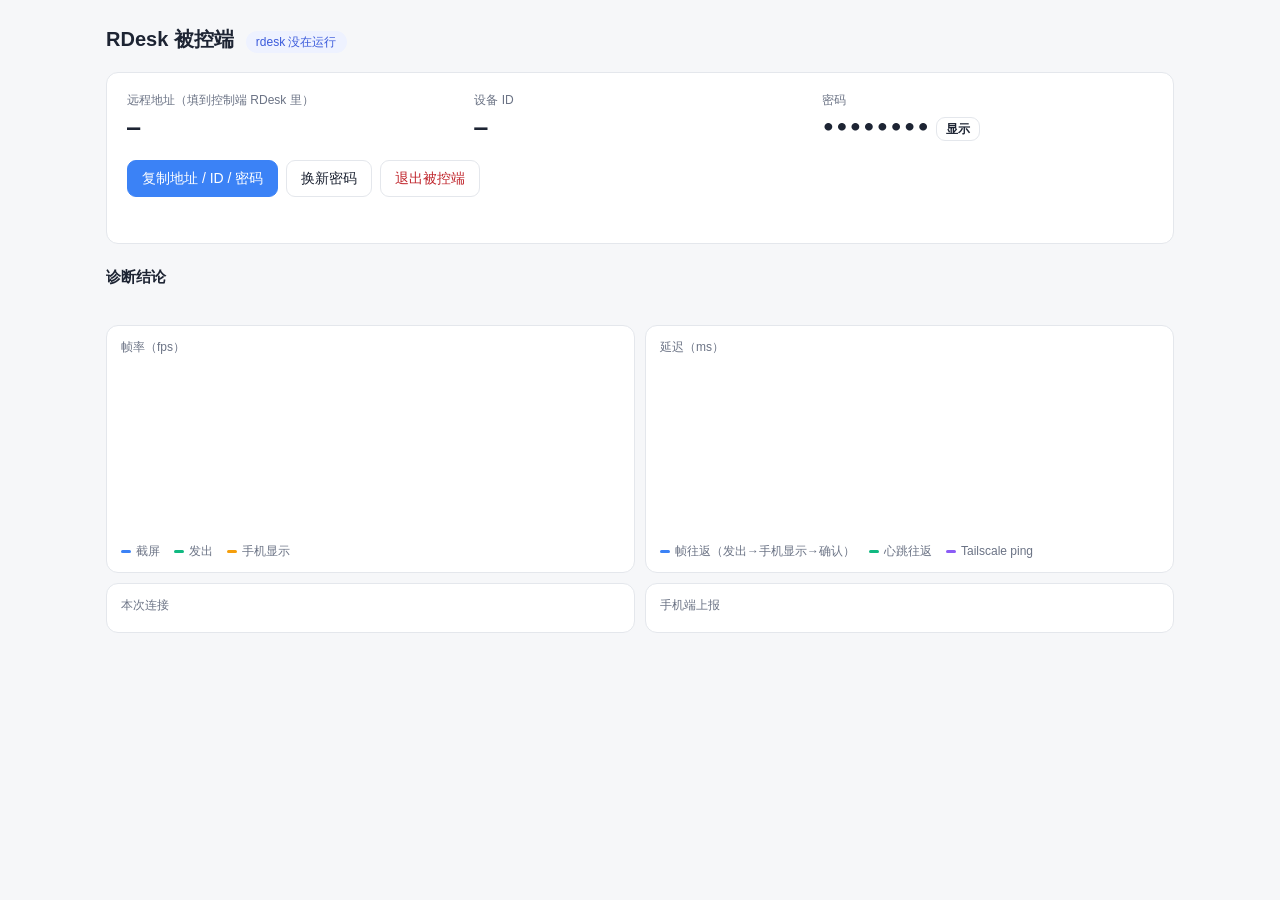
==== diagui/index.html @ 82f925c3 "Host 0.2.1: menu bar, console and control panel follow the system language (10 languages) Windows co" ====
<!doctype html>
<html lang="zh-CN">
<head>
<meta charset="utf-8">
<meta name="viewport" content="width=device-width, initial-scale=1">
<title>RDesk 被控端</title>
<style>
  :root {
    --bg: #f6f7f9; --card: #fff; --line: #e4e7ec; --text: #1d2433; --muted: #6b7385;
    --ok: #12805c; --ok-bg: #e7f6ef; --warn: #a15c00; --warn-bg: #fff4e0; --bad: #c0262d; --bad-bg: #fdecec;
    --info: #3b5bdb; --info-bg: #eef2ff;
    --s1: #3b82f6; --s2: #10b981; --s3: #f59e0b; --s4: #8b5cf6;
  }
  @media (prefers-color-scheme: dark) {
    :root { --bg: #0d1017; --card: #151a23; --line: #262d3a; --text: #e6e9ef; --muted: #8a93a6;
      --ok: #4ade80; --ok-bg: #12261c; --warn: #fbbf24; --warn-bg: #2a2110; --bad: #f87171; --bad-bg: #2c1515;
      --info: #93a8ff; --info-bg: #171d33; }
  }
  * { box-sizing: border-box; }
  body { margin: 0; background: var(--bg); color: var(--text);
    font: 14px/1.5 -apple-system, BlinkMacSystemFont, "PingFang SC", sans-serif; }
  main { max-width: 1100px; margin: 0 auto; padding: 24px 16px 48px; }
  header { display: flex; align-items: baseline; gap: 12px; flex-wrap: wrap; margin-bottom: 18px; }
  h1 { font-size: 20px; margin: 0; }
  .pill { font-size: 12px; padding: 2px 10px; border-radius: 99px; background: var(--info-bg); color: var(--info); }
  .pill.on { background: var(--ok-bg); color: var(--ok); }
  .muted { color: var(--muted); }
  .grid { display: grid; grid-template-columns: repeat(auto-fill, minmax(150px, 1fr)); gap: 10px; margin: 14px 0; }
  .card { background: var(--card); border: 1px solid var(--line); border-radius: 12px; padding: 12px 14px; }
  .k { font-size: 12px; color: var(--muted); }
  .v { font-size: 24px; font-weight: 600; font-variant-numeric: tabular-nums; }
  .v small { font-size: 13px; font-weight: 400; color: var(--muted); margin-left: 3px; }
  .verdicts { display: flex; flex-direction: column; gap: 8px; }
  .vd { padding: 10px 14px; border-radius: 10px; font-size: 14px; }
  .vd.ok { background: var(--ok-bg); color: var(--ok); }
  .vd.warn { background: var(--warn-bg); color: var(--warn); }
  .vd.bad { background: var(--bad-bg); color: var(--bad); }
  .vd.info { background: var(--info-bg); color: var(--info); }
  h2 { font-size: 15px; margin: 22px 0 8px; }
  .charts { display: grid; grid-template-columns: repeat(auto-fit, minmax(320px, 1fr)); gap: 10px; }
  canvas { width: 100%; height: 180px; display: block; }
  .legend { display: flex; gap: 14px; flex-wrap: wrap; font-size: 12px; color: var(--muted); margin-top: 6px; }
  .legend i { display: inline-block; width: 10px; height: 3px; border-radius: 2px; margin-right: 5px; vertical-align: middle; }
  table { width: 100%; border-collapse: collapse; font-size: 13px; }
  td { padding: 5px 0; border-bottom: 1px solid var(--line); }
  td:first-child { color: var(--muted); width: 40%; }
  .conn { padding: 18px 20px; margin-bottom: 8px; }
  .conn-grid { display: grid; grid-template-columns: repeat(auto-fit, minmax(220px, 1fr)); gap: 16px; }
  .big { font-size: 22px; font-weight: 700; letter-spacing: .3px; margin-top: 2px; word-break: break-all; }
  .mono { font-family: ui-monospace, "SF Mono", Menlo, monospace; }
  .row { display: flex; gap: 8px; flex-wrap: wrap; margin-top: 16px; }
  .btn { border: 1px solid var(--line); background: var(--card); color: var(--text); padding: 7px 14px; border-radius: 9px; font: inherit; cursor: pointer; }
  .btn:hover { border-color: var(--muted); }
  .btn.primary { background: var(--s1); border-color: var(--s1); color: #fff; }
  .btn.danger { color: var(--bad); }
  .btn.small { padding: 2px 9px; font-size: 12px; margin-left: 6px; vertical-align: middle; }
  .perms { display: flex; gap: 18px; flex-wrap: wrap; margin-top: 14px; font-size: 13px; }
  .perm-ok { color: var(--ok); } .perm-bad { color: var(--bad); }
  .perms a { color: var(--info); }
  .two { display: grid; grid-template-columns: repeat(auto-fit, minmax(320px, 1fr)); gap: 10px; }
</style>
</head>
<body>
<main>
  <header>
    <h1 data-t="title">RDesk 被控端</h1>
    <span class="pill" id="state" data-t="waiting">等待连接</span>
    <span class="muted" id="sub"></span>
  </header>

  <section class="card conn">
    <div class="conn-grid">
      <div><div class="k" data-t="addrLabel">远程地址（填到控制端 RDesk 里）</div><div class="big mono" id="addr">–</div></div>
      <div><div class="k" data-t="id">设备 ID</div><div class="big mono" id="cid">–</div></div>
      <div><div class="k" data-t="pw">密码</div><div class="big mono"><span id="pw">••••••••</span><button class="btn small" id="showpw" data-t="show">显示</button></div></div>
    </div>
    <div class="row">
      <button class="btn primary" id="copy" data-t="copy">复制地址 / ID / 密码</button>
      <button class="btn" id="newpw" data-t="newpw">换新密码</button>
      <button class="btn danger" id="quit" data-t="quit">退出被控端</button>
    </div>
    <div class="perms" id="perms"></div>
    <div class="perms" id="ts"></div>
  </section>

  <div id="diagArea">
  <h2>诊断结论</h2>
  <div class="verdicts" id="verdicts"></div>

  <div class="grid" id="nums"></div>

  <div class="charts">
    <div class="card">
      <div class="k">帧率（fps）</div>
      <canvas id="c1"></canvas>
      <div class="legend"><span><i style="background:var(--s1)"></i>截屏</span><span><i style="background:var(--s2)"></i>发出</span><span><i style="background:var(--s3)"></i>手机显示</span></div>
    </div>
    <div class="card">
      <div class="k">延迟（ms）</div>
      <canvas id="c2"></canvas>
      <div class="legend"><span><i style="background:var(--s1)"></i>帧往返（发出→手机显示→确认）</span><span><i style="background:var(--s2)"></i>心跳往返</span><span><i style="background:var(--s4)"></i>Tailscale ping</span></div>
    </div>
  </div>

  <div class="two" style="margin-top:10px">
    <div class="card"><div class="k" style="margin-bottom:6px">本次连接</div><table id="sess"></table></div>
    <div class="card"><div class="k" style="margin-bottom:6px">手机端上报</div><table id="viewer"></table></div>
  </div>
  </div>
</main>
<script>
// 公开部分的多语言（诊断区是开发者自用，保持中文）。语言跟被控端（系统语言）一致，由 api/info 的 lang 决定
// 列：zh-Hans en zh-Hant ja ko es fr de pt ru
const LANGS = ["zh-Hans", "en", "zh-Hant", "ja", "ko", "es", "fr", "de", "pt", "ru"];
const TR = {
  title: ["RDesk 被控端", "RDesk Host", "RDesk 被控端", "RDesk Host", "RDesk Host", "RDesk Host", "RDesk Host", "RDesk Host", "RDesk Host", "RDesk Host"],
  waiting: ["等待连接", "Waiting", "等待連線", "接続待ち", "연결 대기", "Esperando", "En attente", "Wartet", "Aguardando", "Ожидание"],
  connected: ["已连接", "Connected", "已連線", "接続中", "연결됨", "Conectado", "Connecté", "Verbunden", "Conectado", "Подключено"],
  notRunning: ["rdesk 没在运行", "RDesk Host is not running", "rdesk 沒在執行", "RDesk Host が起動していません", "RDesk Host가 실행 중이 아님", "RDesk Host no se está ejecutando", "RDesk Host n’est pas lancé", "RDesk Host läuft nicht", "O RDesk Host não está em execução", "RDesk Host не запущен"],
  subIdle: ["在手机或电脑上打开 RDesk，连接这台电脑", "Open RDesk on your phone or another computer to connect to this one", "在手機或電腦上開啟 RDesk，連線這台電腦", "スマホや別のコンピュータで RDesk を開いて、このコンピュータに接続します", "휴대폰이나 다른 컴퓨터에서 RDesk를 열어 이 컴퓨터에 연결하세요", "Abre RDesk en tu teléfono u otro equipo para conectarte a este", "Ouvrez RDesk sur votre téléphone ou un autre ordinateur pour vous connecter à celui-ci", "Öffne RDesk auf dem Telefon oder einem anderen Computer, um dich mit diesem zu verbinden", "Abra o RDesk no telefone ou em outro computador para conectar a este", "Откройте RDesk на телефоне или другом компьютере, чтобы подключиться к этому"],
  subActive: ["控制端已连接", "A viewer is connected", "控制端已連線", "ビューアが接続中", "뷰어 연결됨", "Hay un visor conectado", "Une visionneuse est connectée", "Ein Viewer ist verbunden", "Um visualizador está conectado", "Клиент подключён"],
  addrLabel: ["远程地址（填到控制端 RDesk 里）", "Address (enter it in the RDesk app)", "遠端位址（填到控制端 RDesk 裡）", "アドレス（RDesk アプリに入力）", "주소 (RDesk 앱에 입력)", "Dirección (introdúcela en la app RDesk)", "Adresse (à saisir dans l’app RDesk)", "Adresse (in der RDesk-App eingeben)", "Endereço (digite no app RDesk)", "Адрес (введите в приложении RDesk)"],
  id: ["设备 ID", "Device ID", "裝置 ID", "デバイス ID", "기기 ID", "ID del dispositivo", "ID de l’appareil", "Geräte-ID", "ID do dispositivo", "ID устройства"],
  pw: ["密码", "Password", "密碼", "パスワード", "비밀번호", "Contraseña", "Mot de passe", "Passwort", "Senha", "Пароль"],
  show: ["显示", "Show", "顯示", "表示", "표시", "Mostrar", "Afficher", "Anzeigen", "Mostrar", "Показать"],
  hide: ["隐藏", "Hide", "隱藏", "隠す", "숨기기", "Ocultar", "Masquer", "Ausblenden", "Ocultar", "Скрыть"],
  copy: ["复制地址 / ID / 密码", "Copy Address / ID / Password", "拷貝位址 / ID / 密碼", "アドレス / ID / パスワードをコピー", "주소 / ID / 비밀번호 복사", "Copiar dirección / ID / contraseña", "Copier adresse / ID / mot de passe", "Adresse / ID / Passwort kopieren", "Copiar endereço / ID / senha", "Копировать адрес / ID / пароль"],
  copied: ["已复制", "Copied", "已拷貝", "コピーしました", "복사됨", "Copiado", "Copié", "Kopiert", "Copiado", "Скопировано"],
  newpw: ["换新密码", "New Password", "換新密碼", "新しいパスワード", "새 비밀번호", "Nueva contraseña", "Nouveau mot de passe", "Neues Passwort", "Nova senha", "Новый пароль"],
  quit: ["退出被控端", "Quit Host", "結束被控端", "ホストを終了", "호스트 종료", "Salir del host", "Quitter l’hôte", "Host beenden", "Encerrar host", "Выйти"],
  screen: ["屏幕录制", "Screen Recording", "螢幕錄製", "画面収録", "화면 기록", "Grabación de pantalla", "Enregistrement de l’écran", "Bildschirmaufnahme", "Gravação de tela", "Запись экрана"],
  access: ["辅助功能（键鼠控制）", "Accessibility (keyboard & mouse)", "輔助使用（鍵鼠控制）", "アクセシビリティ（キーボードとマウス）", "손쉬운 사용 (키보드·마우스)", "Accesibilidad (teclado y ratón)", "Accessibilité (clavier et souris)", "Bedienungshilfen (Tastatur & Maus)", "Acessibilidade (teclado e mouse)", "Универсальный доступ (клавиатура и мышь)"],
  permOff: ["✗ {0}未开启", "✗ {0} not allowed", "✗ {0}未開啟", "✗ {0}が許可されていません", "✗ {0} 허용 안 됨", "✗ {0} no permitido", "✗ {0} non autorisé", "✗ {0} nicht erlaubt", "✗ {0} não permitido", "✗ {0}: нет разрешения"],
  enable: ["去开启", "Open Settings", "前往開啟", "設定を開く", "설정 열기", "Abrir Ajustes", "Ouvrir Réglages", "Einstellungen öffnen", "Abrir Ajustes", "Открыть настройки"],
  m_tailscale: ["Tailscale 直连", "Direct via Tailscale", "Tailscale 直連", "Tailscale 直結", "Tailscale 직접 연결", "Directo por Tailscale", "Direct via Tailscale", "Direkt über Tailscale", "Direto pelo Tailscale", "Напрямую через Tailscale"],
  m_cloudflare: ["Cloudflare 隧道", "Cloudflare tunnel", "Cloudflare 通道", "Cloudflare トンネル", "Cloudflare 터널", "Túnel de Cloudflare", "Tunnel Cloudflare", "Cloudflare-Tunnel", "Túnel Cloudflare", "Туннель Cloudflare"],
  m_waiting: ["等待 Tailscale", "Waiting for Tailscale", "等待 Tailscale", "Tailscale 待ち", "Tailscale 대기 중", "Esperando a Tailscale", "En attente de Tailscale", "Warte auf Tailscale", "Aguardando o Tailscale", "Ожидание Tailscale"],
  m_local: ["本机测试", "Local test", "本機測試", "ローカルテスト", "로컬 테스트", "Prueba local", "Test local", "Lokaler Test", "Teste local", "Локальный тест"],
  m_relay: ["自建中继", "Self-hosted relay", "自建中繼", "セルフホスト中継", "자체 중계", "Relé propio", "Relais auto-hébergé", "Eigenes Relay", "Relé próprio", "Свой ретранслятор"],
  tsOk: ["✓ Tailscale 已连接（本机 {0}）", "✓ Tailscale connected (this computer {0})", "✓ Tailscale 已連線（本機 {0}）", "✓ Tailscale 接続済み（このコンピュータ {0}）", "✓ Tailscale 연결됨 (이 컴퓨터 {0})", "✓ Tailscale conectado (este equipo {0})", "✓ Tailscale connecté (cet ordinateur {0})", "✓ Tailscale verbunden (dieser Computer {0})", "✓ Tailscale conectado (este computador {0})", "✓ Tailscale подключён (этот компьютер {0})"],
  tsOkHint: ["控制端设备上也要打开 Tailscale 并登录同一个账号", "The viewer device also needs Tailscale open and signed in to the same account", "控制端裝置上也要開啟 Tailscale 並登入同一個帳號", "ビューア側の端末でも Tailscale を開き、同じアカウントでログインしてください", "뷰어 기기에서도 Tailscale을 켜고 같은 계정으로 로그인해야 합니다", "El dispositivo visor también necesita Tailscale abierto con la misma cuenta", "L’appareil de la visionneuse doit aussi avoir Tailscale ouvert avec le même compte", "Auch auf dem Viewer-Gerät muss Tailscale mit demselben Konto laufen", "O dispositivo visualizador também precisa do Tailscale aberto com a mesma conta", "На устройстве клиента тоже должен быть открыт Tailscale с той же учётной записью"],
  tsOff: ["✗ Tailscale 已安装但没连接", "✗ Tailscale is installed but not connected", "✗ Tailscale 已安裝但未連線", "✗ Tailscale はインストール済みですが未接続です", "✗ Tailscale이 설치되었지만 연결되지 않음", "✗ Tailscale está instalado pero no conectado", "✗ Tailscale est installé mais pas connecté", "✗ Tailscale ist installiert, aber nicht verbunden", "✗ Tailscale instalado, mas desconectado", "✗ Tailscale установлен, но не подключён"],
  tsOffHint: ["打开 Tailscale 并登录，连上后这里会自动继续", "Open Tailscale and sign in; this continues automatically once connected", "開啟 Tailscale 並登入，連上後這裡會自動繼續", "Tailscale を開いてログインすると自動で続行します", "Tailscale을 열고 로그인하면 자동으로 계속됩니다", "Abre Tailscale e inicia sesión; continuará solo al conectarse", "Ouvrez Tailscale et connectez-vous ; la suite est automatique", "Tailscale öffnen und anmelden; danach geht es automatisch weiter", "Abra o Tailscale e entre; continua sozinho ao conectar", "Откройте Tailscale и войдите — дальше всё продолжится автоматически"],
  tsNone: ["✗ 没检测到 Tailscale", "✗ Tailscale not found", "✗ 沒偵測到 Tailscale", "✗ Tailscale が見つかりません", "✗ Tailscale를 찾을 수 없음", "✗ No se encuentra Tailscale", "✗ Tailscale introuvable", "✗ Tailscale nicht gefunden", "✗ Tailscale não encontrado", "✗ Tailscale не найден"],
  tsDl: ["下载 Tailscale（免费）", "Download Tailscale (free)", "下載 Tailscale（免費）", "Tailscale をダウンロード（無料）", "Tailscale 다운로드 (무료)", "Descargar Tailscale (gratis)", "Télécharger Tailscale (gratuit)", "Tailscale laden (kostenlos)", "Baixar o Tailscale (grátis)", "Скачать Tailscale (бесплатно)"],
  tsNoneHint: ["安装登录后自动继续；控制端设备上也装一个并登录同一账号", "Continues automatically after you sign in; install it on the viewer device too, with the same account", "安裝登入後自動繼續；控制端裝置上也裝一個並登入同一帳號", "ログインすると自動で続行します。ビューア側にも入れて同じアカウントでログインしてください", "로그인하면 자동으로 계속됩니다. 뷰어 기기에도 설치해 같은 계정으로 로그인하세요", "Continuará solo al iniciar sesión; instálalo también en el visor con la misma cuenta", "La suite est automatique après connexion ; installez-le aussi sur la visionneuse avec le même compte", "Geht nach der Anmeldung automatisch weiter; auch auf dem Viewer mit demselben Konto installieren", "Continua sozinho após entrar; instale também no visualizador com a mesma conta", "Продолжится после входа; установите его и на клиент с той же учётной записью"],
  copyText: ["地址：{0}\n设备 ID：{1}\n密码：{2}", "Address: {0}\nDevice ID: {1}\nPassword: {2}", "位址：{0}\n裝置 ID：{1}\n密碼：{2}", "アドレス: {0}\nデバイス ID: {1}\nパスワード: {2}", "주소: {0}\n기기 ID: {1}\n비밀번호: {2}", "Dirección: {0}\nID: {1}\nContraseña: {2}", "Adresse : {0}\nID : {1}\nMot de passe : {2}", "Adresse: {0}\nGeräte-ID: {1}\nPasswort: {2}", "Endereço: {0}\nID: {1}\nSenha: {2}", "Адрес: {0}\nID: {1}\nПароль: {2}"],
  confirmNew: ["换新密码后，正在连接的控制端会断开，需要用新密码重新连接。继续？", "A connected viewer will be disconnected and must reconnect with the new password. Continue?", "換新密碼後，正在連線的控制端會中斷，需要用新密碼重新連線。繼續？", "接続中のビューアは切断され、新しいパスワードで接続し直す必要があります。続けますか？", "연결된 뷰어가 끊기며 새 비밀번호로 다시 연결해야 합니다. 계속할까요?", "El visor conectado se desconectará y tendrá que usar la nueva contraseña. ¿Continuar?", "La visionneuse connectée sera déconnectée et devra utiliser le nouveau mot de passe. Continuer ?", "Ein verbundener Viewer wird getrennt und braucht das neue Passwort. Fortfahren?", "O visualizador conectado será desconectado e precisará da nova senha. Continuar?", "Подключённый клиент будет отключён и должен войти с новым паролем. Продолжить?"],
  confirmQuit: ["退出后控制端将无法连接这台电脑，直到再次打开 RDesk Host。确定退出？", "After quitting, nobody can connect to this computer until you open RDesk Host again. Quit?", "結束後控制端將無法連線這台電腦，直到再次開啟 RDesk Host。確定結束？", "終了すると、RDesk Host を再び開くまでこのコンピュータに接続できません。終了しますか？", "종료하면 RDesk Host를 다시 열 때까지 이 컴퓨터에 연결할 수 없습니다. 종료할까요?", "Al salir, nadie podrá conectarse a este equipo hasta que abras RDesk Host de nuevo. ¿Salir?", "Après avoir quitté, personne ne pourra se connecter à cet ordinateur avant de rouvrir RDesk Host. Quitter ?", "Danach kann sich niemand verbinden, bis RDesk Host wieder geöffnet wird. Beenden?", "Depois de sair, ninguém poderá conectar a este computador até abrir o RDesk Host de novo. Sair?", "После выхода к этому компьютеру нельзя будет подключиться, пока RDesk Host не будет снова открыт. Выйти?"],
  quitTitle: ["RDesk 被控端已退出", "RDesk Host has quit", "RDesk 被控端已結束", "RDesk Host を終了しました", "RDesk Host가 종료됨", "RDesk Host se ha cerrado", "RDesk Host a été quitté", "RDesk Host wurde beendet", "O RDesk Host foi encerrado", "RDesk Host закрыт"],
  quitHint: ["重新打开「RDesk Host」即可再次连接。", "Open RDesk Host again to allow connections.", "重新開啟「RDesk Host」即可再次連線。", "RDesk Host をもう一度開くと接続できるようになります。", "RDesk Host를 다시 열면 연결할 수 있습니다.", "Abre RDesk Host de nuevo para permitir conexiones.", "Rouvrez RDesk Host pour autoriser les connexions.", "RDesk Host erneut öffnen, um Verbindungen zu erlauben.", "Abra o RDesk Host de novo para permitir conexões.", "Откройте RDesk Host снова, чтобы разрешить подключения."],
};
let col = 0; // 下标进 LANGS；api/info 返回后更新
function t(k, ...a) { const row = TR[k]; let s = row ? row[col] || row[0] : k; a.forEach((v, i) => s = s.replace("{" + i + "}", v)); return s; }
function applyLang(code) {
  const i = Math.max(0, LANGS.indexOf(code));
  if (i === col && document.documentElement.dataset.l) return;
  col = i; document.documentElement.dataset.l = code;
  document.documentElement.lang = code; document.title = t("title");
  document.querySelectorAll("[data-t]").forEach((el) => el.textContent = t(el.dataset.t));
}
const $ = (id) => document.getElementById(id);
const css = (n) => getComputedStyle(document.documentElement).getPropertyValue(n).trim();
const tsHist = [];

function chart(el, series, hist) {
  const dpr = devicePixelRatio || 1, w = el.clientWidth, h = el.clientHeight;
  el.width = w * dpr; el.height = h * dpr;
  const g = el.getContext("2d"); g.scale(dpr, dpr); g.clearRect(0, 0, w, h);
  const pts = hist.slice(-120);
  let maxV = 10;
  for (const s of series) for (const p of pts) maxV = Math.max(maxV, s.get(p) || 0);
  maxV = Math.ceil(maxV * 1.15 / 10) * 10;
  g.strokeStyle = css("--line"); g.fillStyle = css("--muted"); g.font = "11px -apple-system"; g.lineWidth = 1;
  for (let i = 0; i <= 4; i++) {
    const y = 4 + (h - 20) * i / 4;
    g.beginPath(); g.moveTo(30, y); g.lineTo(w, y); g.stroke();
    g.fillText(Math.round(maxV * (1 - i / 4)), 0, y + 4);
  }
  for (const s of series) {
    g.strokeStyle = css(s.color); g.lineWidth = 2; g.beginPath();
    let started = false;
    pts.forEach((p, i) => {
      const v = s.get(p); if (v == null || v === 0 && s.skipZero) { started = false; return; }
      const x = 30 + (w - 30) * i / Math.max(1, 119), y = 4 + (h - 20) * (1 - v / maxV);
      started ? g.lineTo(x, y) : g.moveTo(x, y); started = true;
    });
    g.stroke();
  }
}

const fmt = (v, d = 0) => v == null || isNaN(v) ? "–" : Number(v).toFixed(d);

async function tick() {
  let d;
  try { d = await (await fetch("diag.json", { cache: "no-store" })).json(); }
  catch { $("state").textContent = t("notRunning"); $("state").className = "pill"; return; }
  $("state").textContent = d.active ? t("connected") : t("waiting");
  $("state").className = "pill" + (d.active ? " on" : "");
  if (d.diag === false) { $("diagArea").style.display = "none"; $("sub").textContent = d.active ? t("subActive") : t("subIdle"); return; }
  $("sub").textContent = d.active ? `控制端 ${d.viewerIP} · ${d.codec || "握手中"} · 已连接 ${Math.round((Date.now() - d.since) / 1000)} 秒` : "";

  $("verdicts").innerHTML = (d.verdicts || []).map((v) => `<div class="vd ${v.level}">${v.msg}</div>`).join("");

  const n = d.now || {}, ts = d.tailscale || {};
  const cards = [
    ["截屏帧率", fmt(n.cap), "fps"], ["编码帧率", fmt(n.enc), "fps"], ["发出帧率", fmt(n.sent), "fps"],
    ["手机显示", fmt(n.view), "fps"], ["码率", fmt(n.kbps), "kbps"], ["帧往返", fmt(n.ack), "ms"],
    ["心跳往返", fmt(n.ping), "ms"], ["Tailscale", ts.path ? fmt(ts.pingMs) : "–", ts.path ? "ms" : ""],
    ["编码耗时", fmt(n.encLat, 1), "ms"], ["网络暂停", fmt(n.pause), "次/秒"], ["键鼠事件", fmt(n.input), "/秒"], ["声音", n.audio ? fmt(n.audio) : "关", n.audio ? "包/秒" : ""], ["声音电平", n.audio ? fmt((n.audioPk || 0) * 100) : "–", n.audio ? "%" : ""],
  ];
  $("nums").innerHTML = cards.map(([k, v, u]) => `<div class="card"><div class="k">${k}</div><div class="v">${v}<small>${u}</small></div></div>`).join("");

  const hist = d.hist || [];
  if (ts.at && (!tsHist.length || tsHist[tsHist.length - 1].at !== ts.at)) tsHist.push(ts);
  const tsAt = (p) => { let best = null; for (const t of tsHist) if (t.at <= p.t + 1000) best = t; return best && best.pingMs; };
  chart($("c1"), [{ color: "--s1", get: (p) => p.cap }, { color: "--s2", get: (p) => p.sent }, { color: "--s3", get: (p) => p.view }], hist);
  chart($("c2"), [{ color: "--s1", get: (p) => p.ack, skipZero: true }, { color: "--s2", get: (p) => p.ping, skipZero: true }, { color: "--s4", get: tsAt, skipZero: true }], hist);

  const set = d.settings || {};
  const rows = [
    ["Tailscale 路径", ts.path || ts.err || "–"], ["画质", `质量 ${set.q ?? "–"} · 最大宽 ${set.maxw ?? "–"} · ${set.fps ?? "–"} fps`],
    ["码率（自适应）", `当前 ${d.kbpsNow ?? "–"} / 上限 ${d.kbpsTarget ?? "–"} kbps`], ["累计发出帧", d.sentFrames ?? "–"], ["其中关键帧", d.keyFrames ?? "–"], ["累计网络暂停", d.pauses ?? "–"],
  ];
  $("sess").innerHTML = rows.map(([k, v]) => `<tr><td>${k}</td><td>${v}</td></tr>`).join("");
  const vw = d.viewer || {};
  const names = { fps: "显示帧率", rtt: "心跳往返 ms", kbps: "接收 kbps", decodeMs: "收到→送显 ms", connect: "连接耗时", dropped: "丢弃帧", mode: "操作模式", orient: "屏幕方向", device: "设备", app: "App 版本", net: "网络" };
  $("viewer").innerHTML = Object.keys(vw).length ? Object.entries(vw).map(([k, v]) => `<tr><td>${names[k] || k}</td><td>${typeof v === "number" ? fmt(v, v % 1 ? 1 : 0) : v}</td></tr>`).join("") : `<tr><td>–</td><td class="muted">新版 App 才会上报</td></tr>`;
}
let info = null, showPw = false;
const H = { "X-RDesk": "1" };
async function loadInfo() {
  try { info = await (await fetch("api/info", { headers: H, cache: "no-store" })).json(); } catch { return; }
  applyLang(info.lang);
  $("addr").textContent = info.addr || "–";
  $("cid").textContent = info.id || "–";
  $("pw").textContent = showPw ? info.password : "••••••••";
  const perm = (ok, name, pane) => ok ? `<span class="perm-ok">✓ ${t(name)}</span>` :
    `<span class="perm-bad">${t("permOff", t(name))}</span> <a href="x-apple.systempreferences:com.apple.preference.security?${pane}">${t("enable")}</a>`;
  // 屏幕录制 / 辅助功能权限只有 Mac 有
  $("perms").innerHTML = (info.os === "darwin" ? perm(info.screen, "screen", "Privacy_ScreenCapture") + perm(info.access, "access", "Privacy_Accessibility") : "") +
    `<span class="muted">${TR["m_" + info.mode] ? t("m_" + info.mode) : info.mode} · v${info.version}</span>`;
  renderTS();
}
function renderTS() {
  if (!info) return;
  let h;
  const dl = "https://tailscale.com/download/" + (info.os === "windows" ? "windows" : "mac");
  if (info.tsIP) h = `<span class="perm-ok">${t("tsOk", info.tsIP)}</span><span class="muted">${t("tsOkHint")}</span>`;
  else if (info.tsInstalled) h = `<span class="perm-bad">${t("tsOff")}</span><span>${t("tsOffHint")}</span>`;
  else h = `<span class="perm-bad">${t("tsNone")}</span><a href="${dl}" target="_blank" rel="noopener">${t("tsDl")}</a><span class="muted">${t("tsNoneHint")}</span>`;
  $("ts").innerHTML = h;
}
$("showpw").onclick = () => { showPw = !showPw; $("showpw").textContent = showPw ? t("hide") : t("show"); loadInfo(); };
$("copy").onclick = async () => {
  if (!info) return;
  await navigator.clipboard.writeText(t("copyText", info.addr, info.id, info.password));
  $("copy").textContent = t("copied"); setTimeout(() => $("copy").textContent = t("copy"), 1500);
};
$("newpw").onclick = async () => {
  if (!confirm(t("confirmNew"))) return;
  await fetch("api/newpw", { method: "POST", headers: H });
  showPw = true; $("showpw").textContent = t("hide"); loadInfo();
};
$("quit").onclick = async () => {
  if (!confirm(t("confirmQuit"))) return;
  await fetch("api/quit", { method: "POST", headers: H });
  document.body.innerHTML = `<main><h1>${t("quitTitle")}</h1><p class='muted'>${t("quitHint")}</p></main>`;
};
loadInfo(); setInterval(loadInfo, 3000);
tick(); setInterval(tick, 1000);
addEventListener("resize", tick);
</script>
</body>
</html>
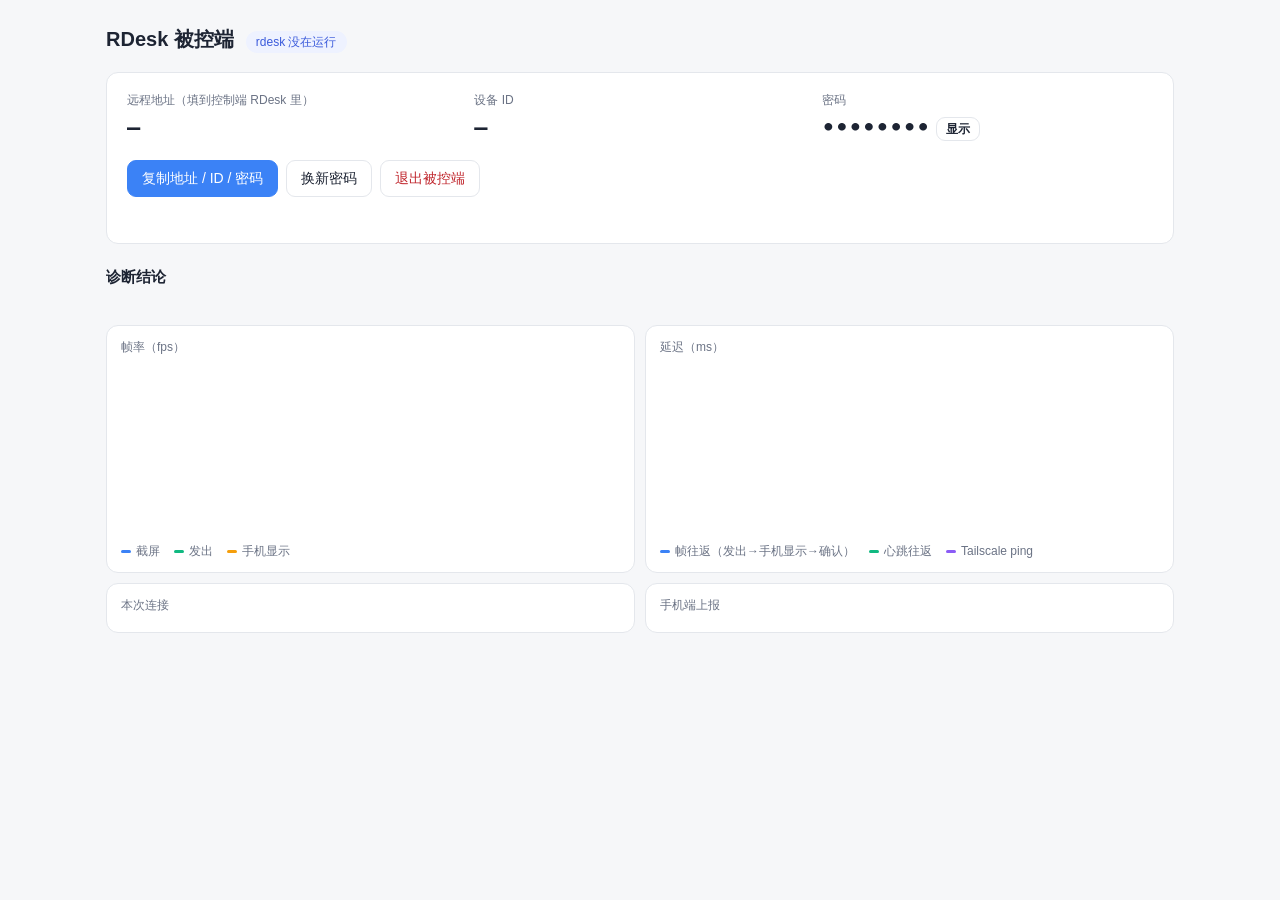
==== commit 6d39a9ef: "Browser access: Tailscale HTTPS on the direct port, temporary sharing via Cloudflare quick tunnel, w" ====
--- a/diagui/index.html
+++ b/diagui/index.html
@@ -57,6 +57,10 @@
   .perms { display: flex; gap: 18px; flex-wrap: wrap; margin-top: 14px; font-size: 13px; }
   .perm-ok { color: var(--ok); } .perm-bad { color: var(--bad); }
   .perms a { color: var(--info); }
+  .webrow { margin-top: 14px; padding-top: 14px; border-top: 1px solid var(--line); font-size: 13px; }
+  .webrow b { display: block; font-size: 14px; margin-bottom: 4px; }
+  .webrow .link { font-family: ui-monospace, "SF Mono", Menlo, monospace; word-break: break-all; color: var(--info); margin: 6px 0; }
+  .webrow .btn { display: inline-block; margin: 8px 6px 0 0; text-decoration: none; }
   .two { display: grid; grid-template-columns: repeat(auto-fit, minmax(320px, 1fr)); gap: 10px; }
 </style>
 </head>
@@ -81,6 +85,8 @@
     </div>
     <div class="perms" id="perms"></div>
     <div class="perms" id="ts"></div>
+    <div class="webrow" id="web" hidden></div>
+    <div class="webrow" id="share" hidden></div>
   </section>
 
   <div id="diagArea">
@@ -149,6 +155,21 @@
   confirmQuit: ["退出后控制端将无法连接这台电脑，直到再次打开 RDesk Host。确定退出？", "After quitting, nobody can connect to this computer until you open RDesk Host again. Quit?", "結束後控制端將無法連線這台電腦，直到再次開啟 RDesk Host。確定結束？", "終了すると、RDesk Host を再び開くまでこのコンピュータに接続できません。終了しますか？", "종료하면 RDesk Host를 다시 열 때까지 이 컴퓨터에 연결할 수 없습니다. 종료할까요?", "Al salir, nadie podrá conectarse a este equipo hasta que abras RDesk Host de nuevo. ¿Salir?", "Après avoir quitté, personne ne pourra se connecter à cet ordinateur avant de rouvrir RDesk Host. Quitter ?", "Danach kann sich niemand verbinden, bis RDesk Host wieder geöffnet wird. Beenden?", "Depois de sair, ninguém poderá conectar a este computador até abrir o RDesk Host de novo. Sair?", "После выхода к этому компьютеру нельзя будет подключиться, пока RDesk Host не будет снова открыт. Выйти?"],
   quitTitle: ["RDesk 被控端已退出", "RDesk Host has quit", "RDesk 被控端已結束", "RDesk Host を終了しました", "RDesk Host가 종료됨", "RDesk Host se ha cerrado", "RDesk Host a été quitté", "RDesk Host wurde beendet", "O RDesk Host foi encerrado", "RDesk Host закрыт"],
   quitHint: ["重新打开「RDesk Host」即可再次连接。", "Open RDesk Host again to allow connections.", "重新開啟「RDesk Host」即可再次連線。", "RDesk Host をもう一度開くと接続できるようになります。", "RDesk Host를 다시 열면 연결할 수 있습니다.", "Abre RDesk Host de nuevo para permitir conexiones.", "Rouvrez RDesk Host pour autoriser les connexions.", "RDesk Host erneut öffnen, um Verbindungen zu erlauben.", "Abra o RDesk Host de novo para permitir conexões.", "Откройте RDesk Host снова, чтобы разрешить подключения."],
+  webTitle: ["浏览器连接", "Browser access", "瀏覽器連線", "ブラウザ接続", "브라우저 연결", "Acceso desde navegador", "Accès navigateur", "Browser-Zugriff", "Acesso pelo navegador", "Доступ из браузера"],
+  webReady: ["在浏览器打开这个链接就能连接（那台设备也要打开 Tailscale、登录同一个账号）：", "Open this link in a browser to connect (that device also needs Tailscale, signed in to the same account):", "在瀏覽器開啟這個連結就能連線（那台裝置也要開啟 Tailscale、登入同一個帳號）：", "ブラウザでこのリンクを開くと接続できます（その端末でも Tailscale を開き、同じアカウントでログイン）:", "브라우저에서 이 링크를 열면 연결됩니다 (그 기기도 Tailscale을 켜고 같은 계정으로 로그인):", "Abre este enlace en un navegador para conectarte (ese dispositivo también necesita Tailscale con la misma cuenta):", "Ouvrez ce lien dans un navigateur pour vous connecter (cet appareil doit aussi avoir Tailscale avec le même compte) :", "Diesen Link im Browser öffnen (das Gerät braucht ebenfalls Tailscale mit demselben Konto):", "Abra este link no navegador para conectar (o dispositivo também precisa do Tailscale com a mesma conta):", "Откройте эту ссылку в браузере (на том устройстве тоже нужен Tailscale с той же учётной записью):"],
+  webOff: ["在 Tailscale 后台打开 HTTPS 后，就能用浏览器连接这台电脑（打开后一分钟内自动生效）。", "Turn on HTTPS in the Tailscale admin console to connect from a browser (takes effect within a minute).", "在 Tailscale 後台開啟 HTTPS 後，就能用瀏覽器連線這台電腦（開啟後一分鐘內自動生效）。", "Tailscale 管理画面で HTTPS をオンにすると、ブラウザから接続できます（1 分以内に反映）。", "Tailscale 관리 콘솔에서 HTTPS를 켜면 브라우저로 연결할 수 있습니다 (1분 안에 적용).", "Activa HTTPS en la consola de Tailscale para conectarte desde un navegador (se aplica en un minuto).", "Activez HTTPS dans la console Tailscale pour vous connecter depuis un navigateur (effectif sous une minute).", "HTTPS in der Tailscale-Konsole einschalten, dann klappt der Browser-Zugriff (innerhalb einer Minute).", "Ative HTTPS no console do Tailscale para conectar pelo navegador (vale em até um minuto).", "Включите HTTPS в консоли Tailscale, чтобы подключаться из браузера (заработает в течение минуты)."],
+  webOffBtn: ["去打开 HTTPS", "Open Tailscale DNS settings", "前往開啟 HTTPS", "HTTPS をオンにする", "HTTPS 켜러 가기", "Activar HTTPS", "Activer HTTPS", "HTTPS einschalten", "Ativar HTTPS", "Включить HTTPS"],
+  webPending: ["正在申请证书…", "Getting a certificate…", "正在申請憑證…", "証明書を取得中…", "인증서 받는 중…", "Obteniendo el certificado…", "Obtention du certificat…", "Zertifikat wird geholt…", "Obtendo o certificado…", "Получение сертификата…"],
+  webErr: ["证书申请失败：{0}", "Certificate failed: {0}", "憑證申請失敗：{0}", "証明書の取得に失敗: {0}", "인증서 실패: {0}", "Error del certificado: {0}", "Échec du certificat : {0}", "Zertifikat fehlgeschlagen: {0}", "Falha no certificado: {0}", "Ошибка сертификата: {0}"],
+  copyLink: ["复制链接", "Copy Link", "拷貝連結", "リンクをコピー", "링크 복사", "Copiar enlace", "Copier le lien", "Link kopieren", "Copiar link", "Копировать ссылку"],
+  shareTitle: ["临时分享", "Temporary sharing", "臨時分享", "一時共有", "임시 공유", "Compartir temporalmente", "Partage temporaire", "Temporär teilen", "Compartilhamento temporário", "Временный доступ"],
+  shareIdle: ["生成一个公网链接：对方用浏览器打开、输入密码就能控制这台电脑，不用装任何软件。1 小时后自动关闭。", "Creates a public link: open it in any browser and enter the password to control this computer, with nothing to install. Closes after 1 hour.", "產生一個公開連結：對方用瀏覽器開啟、輸入密碼就能控制這台電腦，不用安裝任何軟體。1 小時後自動關閉。", "公開リンクを作成します。ブラウザで開いてパスワードを入力すれば、何もインストールせずに操作できます。1 時間後に自動終了。", "공개 링크를 만듭니다. 브라우저로 열고 비밀번호를 입력하면 설치 없이 제어할 수 있습니다. 1시간 후 자동 종료.", "Crea un enlace público: ábrelo en cualquier navegador e introduce la contraseña para controlar este equipo sin instalar nada. Se cierra tras 1 hora.", "Crée un lien public : ouvrez-le dans un navigateur et saisissez le mot de passe pour contrôler cet ordinateur sans rien installer. Fermeture au bout d’1 heure.", "Erstellt einen öffentlichen Link: im Browser öffnen, Passwort eingeben, ohne Installation steuern. Endet nach 1 Stunde.", "Cria um link público: abra no navegador e digite a senha para controlar este computador sem instalar nada. Fecha após 1 hora.", "Создаёт публичную ссылку: откройте её в браузере и введите пароль — без установки программ. Закроется через 1 час."],
+  shareBtn: ["开始临时分享（1 小时）", "Share for 1 Hour", "開始臨時分享（1 小時）", "1 時間共有する", "1시간 공유 시작", "Compartir 1 hora", "Partager 1 heure", "1 Stunde teilen", "Compartilhar por 1 hora", "Открыть доступ на 1 час"],
+  shareBusy: ["正在准备…（第一次要下载约 40 MB 的 cloudflared）", "Getting ready… (the first time downloads cloudflared, about 40 MB)", "正在準備…（第一次要下載約 40 MB 的 cloudflared）", "準備中…（初回は cloudflared 約 40 MB をダウンロード）", "준비 중… (처음에는 cloudflared 약 40MB 다운로드)", "Preparando… (la primera vez descarga cloudflared, unos 40 MB)", "Préparation… (la première fois, téléchargement de cloudflared, ~40 Mo)", "Wird vorbereitet… (beim ersten Mal wird cloudflared geladen, ca. 40 MB)", "Preparando… (na primeira vez baixa o cloudflared, cerca de 40 MB)", "Подготовка… (в первый раз загружается cloudflared, ~40 МБ)"],
+  shareOn: ["分享中，还剩 {0} 分钟。把链接和密码发给对方：", "Sharing, {0} min left. Send the link and the password:", "分享中，還剩 {0} 分鐘。把連結和密碼傳給對方：", "共有中（残り {0} 分）。リンクとパスワードを送ってください:", "공유 중, {0}분 남음. 링크와 비밀번호를 보내세요:", "Compartiendo, quedan {0} min. Envía el enlace y la contraseña:", "Partage en cours, {0} min restantes. Envoyez le lien et le mot de passe :", "Teilen aktiv, noch {0} Min. Link und Passwort senden:", "Compartilhando, faltam {0} min. Envie o link e a senha:", "Доступ открыт, осталось {0} мин. Отправьте ссылку и пароль:"],
+  shareStop: ["停止分享", "Stop Sharing", "停止分享", "共有を停止", "공유 중지", "Dejar de compartir", "Arrêter le partage", "Teilen beenden", "Parar de compartilhar", "Прекратить доступ"],
+  shareFail: ["分享失败：{0}", "Sharing failed: {0}", "分享失敗：{0}", "共有に失敗: {0}", "공유 실패: {0}", "Error al compartir: {0}", "Échec du partage : {0}", "Teilen fehlgeschlagen: {0}", "Falha ao compartilhar: {0}", "Ошибка: {0}"],
+  shareConfirm: ["会生成一个公网链接：对方用浏览器打开、输入密码就能控制这台电脑。只发给你信任的人。继续？", "This creates a public link that lets anyone with the password control this computer. Only send it to people you trust. Continue?", "會產生一個公開連結：對方用瀏覽器開啟、輸入密碼就能控制這台電腦。只傳給你信任的人。繼續？", "パスワードを知っていれば誰でもこのコンピュータを操作できる公開リンクを作成します。信頼できる相手にだけ送ってください。続けますか？", "비밀번호만 있으면 누구나 이 컴퓨터를 제어할 수 있는 공개 링크를 만듭니다. 믿을 수 있는 사람에게만 보내세요. 계속할까요?", "Se creará un enlace público con el que cualquiera que tenga la contraseña podrá controlar este equipo. Envíalo solo a personas de confianza. ¿Continuar?", "Un lien public permettra à toute personne ayant le mot de passe de contrôler cet ordinateur. Ne l’envoyez qu’à des personnes de confiance. Continuer ?", "Es wird ein öffentlicher Link erstellt, mit dem jeder mit dem Passwort diesen Computer steuern kann. Nur an Vertrauenswürdige senden. Fortfahren?", "Será criado um link público que permite a quem tiver a senha controlar este computador. Envie só para quem você confia. Continuar?", "Будет создана публичная ссылка: любой, кто знает пароль, сможет управлять компьютером. Отправляйте только тем, кому доверяете. Продолжить?"],
 };
 let col = 0; // 下标进 LANGS；api/info 返回后更新
 function t(k, ...a) { const row = TR[k]; let s = row ? row[col] || row[0] : k; a.forEach((v, i) => s = s.replace("{" + i + "}", v)); return s; }
@@ -241,7 +262,50 @@
   $("perms").innerHTML = (info.os === "darwin" ? perm(info.screen, "screen", "Privacy_ScreenCapture") + perm(info.access, "access", "Privacy_Accessibility") : "") +
     `<span class="muted">${TR["m_" + info.mode] ? t("m_" + info.mode) : info.mode} · v${info.version}</span>`;
   renderTS();
-}
+  renderWeb(info.web || {});
+}
+const esc = (s) => String(s).replace(/[&<>"]/g, (c) => ({ "&": "&amp;", "<": "&lt;", ">": "&gt;", '"': "&quot;" })[c]);
+async function copyBtn(btn, text) {
+  await navigator.clipboard.writeText(text);
+  const old = btn.textContent; btn.textContent = t("copied"); setTimeout(() => btn.textContent = old, 1500);
+}
+function renderWeb(w) {
+  const tsMode = info.mode === "tailscale";
+  const web = $("web"), share = $("share");
+  web.hidden = !tsMode; share.hidden = !w.canShare;
+  if (tsMode) {
+    let h = `<b>${t("webTitle")}</b>`;
+    if (w.link) h += `<div>${t("webReady")}</div><div class="link">${esc(w.link)}</div><button class="btn" data-copy="${esc(w.link)}">${t("copyLink")}</button>`;
+    else if (w.certErr === "https-off") h += `<div>${t("webOff")}</div><a class="btn" href="https://login.tailscale.com/admin/dns" target="_blank" rel="noopener">${t("webOffBtn")}</a>`;
+    else if (w.certErr === "pending") h += `<div class="muted">${t("webPending")}</div>`;
+    else if (w.certErr) h += `<div class="perm-bad">${t("webErr", esc(w.certErr))}</div>`;
+    if (web.dataset.h !== h) { web.innerHTML = h; web.dataset.h = h; }
+  }
+  if (w.canShare) {
+    let h = `<b>${t("shareTitle")}</b>`;
+    if (w.share) {
+      const mins = Math.max(1, Math.ceil((w.shareUntil - Date.now()) / 60000));
+      h += `<div>${t("shareOn", mins)}</div><div class="link">${esc(w.share)}</div><button class="btn" data-copy="${esc(w.share)}">${t("copyLink")}</button><button class="btn danger" id="shareStop">${t("shareStop")}</button>`;
+    } else if (w.shareBusy) h += `<div class="muted">${t("shareBusy")}</div>`;
+    else {
+      h += `<div>${t("shareIdle")}</div>`;
+      if (w.shareErr) h += `<div class="perm-bad">${t("shareFail", esc(w.shareErr))}</div>`;
+      h += `<button class="btn" id="shareStart">${t("shareBtn")}</button>`;
+    }
+    if (share.dataset.h !== h) { share.innerHTML = h; share.dataset.h = h; }
+  }
+}
+document.addEventListener("click", async (e) => {
+  const b = e.target.closest("button");
+  if (!b) return;
+  if (b.dataset.copy) return copyBtn(b, b.dataset.copy);
+  if (b.id === "shareStart") {
+    if (!confirm(t("shareConfirm"))) return;
+    await fetch("api/share?on=1", { method: "POST", headers: H });
+    setTimeout(loadInfo, 300);
+  }
+  if (b.id === "shareStop") { await fetch("api/share?on=0", { method: "POST", headers: H }); loadInfo(); }
+});
 function renderTS() {
   if (!info) return;
   let h;
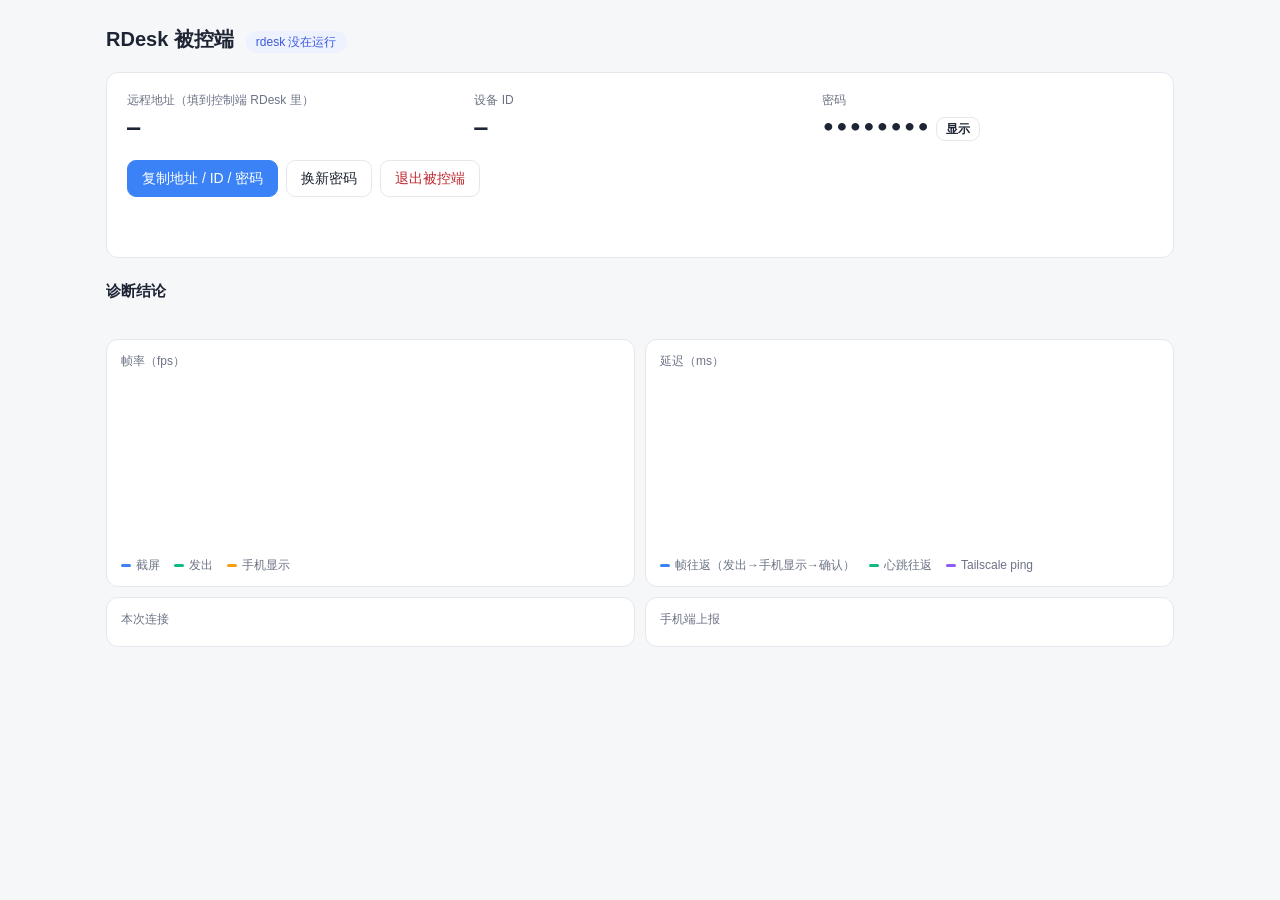
==== commit 55f8f639: "Host 0.2.5: automatic updates - Signed manifest (ed25519) at rdeskapp.com/update.json, SHA-256 check" ====
--- a/diagui/index.html
+++ b/diagui/index.html
@@ -70,6 +70,7 @@
     <h1 data-t="title">RDesk 被控端</h1>
     <span class="pill" id="state" data-t="waiting">等待连接</span>
     <span class="muted" id="sub"></span>
+    <button class="btn danger small" id="kick" data-t="kick" hidden>断开控制端</button>
   </header>
 
   <section class="card conn">
@@ -85,6 +86,7 @@
     </div>
     <div class="perms" id="perms"></div>
     <div class="perms" id="ts"></div>
+    <div class="perms" id="upd"></div>
     <div class="webrow" id="web" hidden></div>
     <div class="webrow" id="share" hidden></div>
   </section>
@@ -162,6 +164,17 @@
   webPending: ["正在申请证书…", "Getting a certificate…", "正在申請憑證…", "証明書を取得中…", "인증서 받는 중…", "Obteniendo el certificado…", "Obtention du certificat…", "Zertifikat wird geholt…", "Obtendo o certificado…", "Получение сертификата…"],
   webErr: ["证书申请失败：{0}", "Certificate failed: {0}", "憑證申請失敗：{0}", "証明書の取得に失敗: {0}", "인증서 실패: {0}", "Error del certificado: {0}", "Échec du certificat : {0}", "Zertifikat fehlgeschlagen: {0}", "Falha no certificado: {0}", "Ошибка сертификата: {0}"],
   copyLink: ["复制链接", "Copy Link", "拷貝連結", "リンクをコピー", "링크 복사", "Copiar enlace", "Copier le lien", "Link kopieren", "Copiar link", "Копировать ссылку"],
+  autoUpdate: ["自动更新", "Automatic updates", "自動更新", "自動アップデート", "자동 업데이트", "Actualizaciones automáticas", "Mises à jour automatiques", "Automatische Updates", "Atualizações automáticas", "Автообновление"],
+  checkUpdate: ["检查更新", "Check for Updates", "檢查更新", "アップデートを確認", "업데이트 확인", "Buscar actualizaciones", "Rechercher des mises à jour", "Nach Updates suchen", "Procurar atualizações", "Проверить обновления"],
+  updateNow: ["立即更新", "Update Now", "立即更新", "今すぐアップデート", "지금 업데이트", "Actualizar ahora", "Mettre à jour", "Jetzt aktualisieren", "Atualizar agora", "Обновить сейчас"],
+  upChecking: ["正在检查更新…", "Checking for updates…", "正在檢查更新…", "アップデートを確認中…", "업데이트 확인 중…", "Buscando actualizaciones…", "Recherche de mises à jour…", "Suche nach Updates…", "Procurando atualizações…", "Проверка обновлений…"],
+  upLatest: ["已是最新版本", "Up to date", "已是最新版本", "最新バージョンです", "최신 버전입니다", "Actualizado", "À jour", "Aktuell", "Atualizado", "Последняя версия"],
+  upAvail: ["有新版本 {0}", "Version {0} is available", "有新版本 {0}", "新しいバージョン {0} があります", "새 버전 {0}이(가) 있습니다", "Versión {0} disponible", "Version {0} disponible", "Version {0} verfügbar", "Versão {0} disponível", "Доступна версия {0}"],
+  upWaiting: ["有新版本 {0}，控制端断开后自动更新", "Version {0} will install after the viewer disconnects", "有新版本 {0}，控制端中斷後自動更新", "新しいバージョン {0} はビューアの切断後に自動で更新します", "새 버전 {0}, 뷰어 연결이 끊기면 자동 업데이트", "La versión {0} se instalará cuando se desconecte el visor", "La version {0} s’installera après la déconnexion de la visionneuse", "Version {0} wird nach dem Trennen des Viewers installiert", "A versão {0} será instalada quando o visualizador desconectar", "Версия {0} установится после отключения клиента"],
+  upDownloading: ["正在更新到 {0}，完成后自动重启…", "Updating to {0}; RDesk Host will restart…", "正在更新到 {0}，完成後自動重新啟動…", "{0} にアップデート中、完了後に再起動します…", "{0}(으)로 업데이트 중, 완료 후 다시 시작…", "Actualizando a {0}; se reiniciará…", "Mise à jour vers {0} ; redémarrage ensuite…", "Aktualisiere auf {0}; danach Neustart…", "Atualizando para {0}; vai reiniciar…", "Обновление до {0}, затем перезапуск…"],
+  upFail: ["更新失败：{0}", "Update failed: {0}", "更新失敗：{0}", "アップデートに失敗: {0}", "업데이트 실패: {0}", "Error al actualizar: {0}", "Échec de la mise à jour : {0}", "Update fehlgeschlagen: {0}", "Falha na atualização: {0}", "Ошибка обновления: {0}"],
+  upManual: ["去官网下载", "Download", "前往官網下載", "ダウンロード", "다운로드", "Descargar", "Télécharger", "Herunterladen", "Baixar", "Скачать"],
+  kick: ["断开控制端", "Disconnect Viewer", "中斷控制端", "ビューアを切断", "뷰어 연결 끊기", "Desconectar visor", "Déconnecter", "Viewer trennen", "Desconectar visualizador", "Отключить клиента"],
   shareTitle: ["临时分享", "Temporary sharing", "臨時分享", "一時共有", "임시 공유", "Compartir temporalmente", "Partage temporaire", "Temporär teilen", "Compartilhamento temporário", "Временный доступ"],
   shareIdle: ["生成一个公网链接：对方用浏览器打开、输入密码就能控制这台电脑，不用装任何软件。1 小时后自动关闭。", "Creates a public link: open it in any browser and enter the password to control this computer, with nothing to install. Closes after 1 hour.", "產生一個公開連結：對方用瀏覽器開啟、輸入密碼就能控制這台電腦，不用安裝任何軟體。1 小時後自動關閉。", "公開リンクを作成します。ブラウザで開いてパスワードを入力すれば、何もインストールせずに操作できます。1 時間後に自動終了。", "공개 링크를 만듭니다. 브라우저로 열고 비밀번호를 입력하면 설치 없이 제어할 수 있습니다. 1시간 후 자동 종료.", "Crea un enlace público: ábrelo en cualquier navegador e introduce la contraseña para controlar este equipo sin instalar nada. Se cierra tras 1 hora.", "Crée un lien public : ouvrez-le dans un navigateur et saisissez le mot de passe pour contrôler cet ordinateur sans rien installer. Fermeture au bout d’1 heure.", "Erstellt einen öffentlichen Link: im Browser öffnen, Passwort eingeben, ohne Installation steuern. Endet nach 1 Stunde.", "Cria um link público: abra no navegador e digite a senha para controlar este computador sem instalar nada. Fecha após 1 hora.", "Создаёт публичную ссылку: откройте её в браузере и введите пароль — без установки программ. Закроется через 1 час."],
   shareBtn: ["开始临时分享（1 小时）", "Share for 1 Hour", "開始臨時分享（1 小時）", "1 時間共有する", "1시간 공유 시작", "Compartir 1 hora", "Partager 1 heure", "1 Stunde teilen", "Compartilhar por 1 hora", "Открыть доступ на 1 час"],
@@ -218,6 +231,7 @@
   catch { $("state").textContent = t("notRunning"); $("state").className = "pill"; return; }
   $("state").textContent = d.active ? t("connected") : t("waiting");
   $("state").className = "pill" + (d.active ? " on" : "");
+  $("kick").hidden = !d.active;
   if (d.diag === false) { $("diagArea").style.display = "none"; $("sub").textContent = d.active ? t("subActive") : t("subIdle"); return; }
   $("sub").textContent = d.active ? `控制端 ${d.viewerIP} · ${d.codec || "握手中"} · 已连接 ${Math.round((Date.now() - d.since) / 1000)} 秒` : "";
 
@@ -263,7 +277,26 @@
     `<span class="muted">${TR["m_" + info.mode] ? t("m_" + info.mode) : info.mode} · v${info.version}</span>`;
   renderTS();
   renderWeb(info.web || {});
-}
+  renderUpd(info.update || {});
+}
+function renderUpd(u) {
+  let st = "";
+  if (u.state === "checking") st = `<span class="muted">${t("upChecking")}</span>`;
+  else if (u.state === "latest") st = `<span class="perm-ok">✓ ${t("upLatest")}</span>`;
+  else if (u.state === "waiting") st = `<span>${t("upWaiting", esc(u.latest))}</span>`;
+  else if (u.state === "downloading") st = `<span>${t("upDownloading", esc(u.latest))}</span>`;
+  else if (u.state === "available") st = `<span>${t("upAvail", esc(u.latest))}</span>`;
+  else if (u.state === "error") st = `<span class="perm-bad">${t("upFail", esc(u.err || ""))}</span>`;
+  let btn = "";
+  if (u.state === "available" && !u.can) btn = `<a href="${col === 0 || col === 2 ? "https://rdeskapp.com/#download" : "https://rdeskapp.com/en/#download"}" target="_blank" rel="noopener">${t("upManual")}</a>`;
+  else if (u.state !== "checking" && u.state !== "downloading") btn = `<button class="btn small" id="updCheck">${u.state === "waiting" || u.state === "available" ? t("updateNow") : t("checkUpdate")}</button>`;
+  const h = `<label><input type="checkbox" id="updAuto"${u.auto ? " checked" : ""}> ${t("autoUpdate")}</label>${st}${btn}`;
+  const el = $("upd");
+  if (el.dataset.h !== h) { el.innerHTML = h; el.dataset.h = h; }
+}
+document.addEventListener("change", async (e) => {
+  if (e.target.id === "updAuto") { await fetch("api/update?auto=" + (e.target.checked ? 1 : 0), { method: "POST", headers: H }); loadInfo(); }
+});
 const esc = (s) => String(s).replace(/[&<>"]/g, (c) => ({ "&": "&amp;", "<": "&lt;", ">": "&gt;", '"': "&quot;" })[c]);
 async function copyBtn(btn, text) {
   await navigator.clipboard.writeText(text);
@@ -295,6 +328,7 @@
     if (share.dataset.h !== h) { share.innerHTML = h; share.dataset.h = h; }
   }
 }
+$("kick").onclick = async () => { await fetch("api/kick", { method: "POST", headers: H }); tick(); };
 document.addEventListener("click", async (e) => {
   const b = e.target.closest("button");
   if (!b) return;
@@ -304,6 +338,7 @@
     await fetch("api/share?on=1", { method: "POST", headers: H });
     setTimeout(loadInfo, 300);
   }
+  if (b.id === "updCheck") { await fetch("api/update?check=1", { method: "POST", headers: H }); setTimeout(loadInfo, 500); return; }
   if (b.id === "shareStop") { await fetch("api/share?on=0", { method: "POST", headers: H }); loadInfo(); }
 });
 function renderTS() {
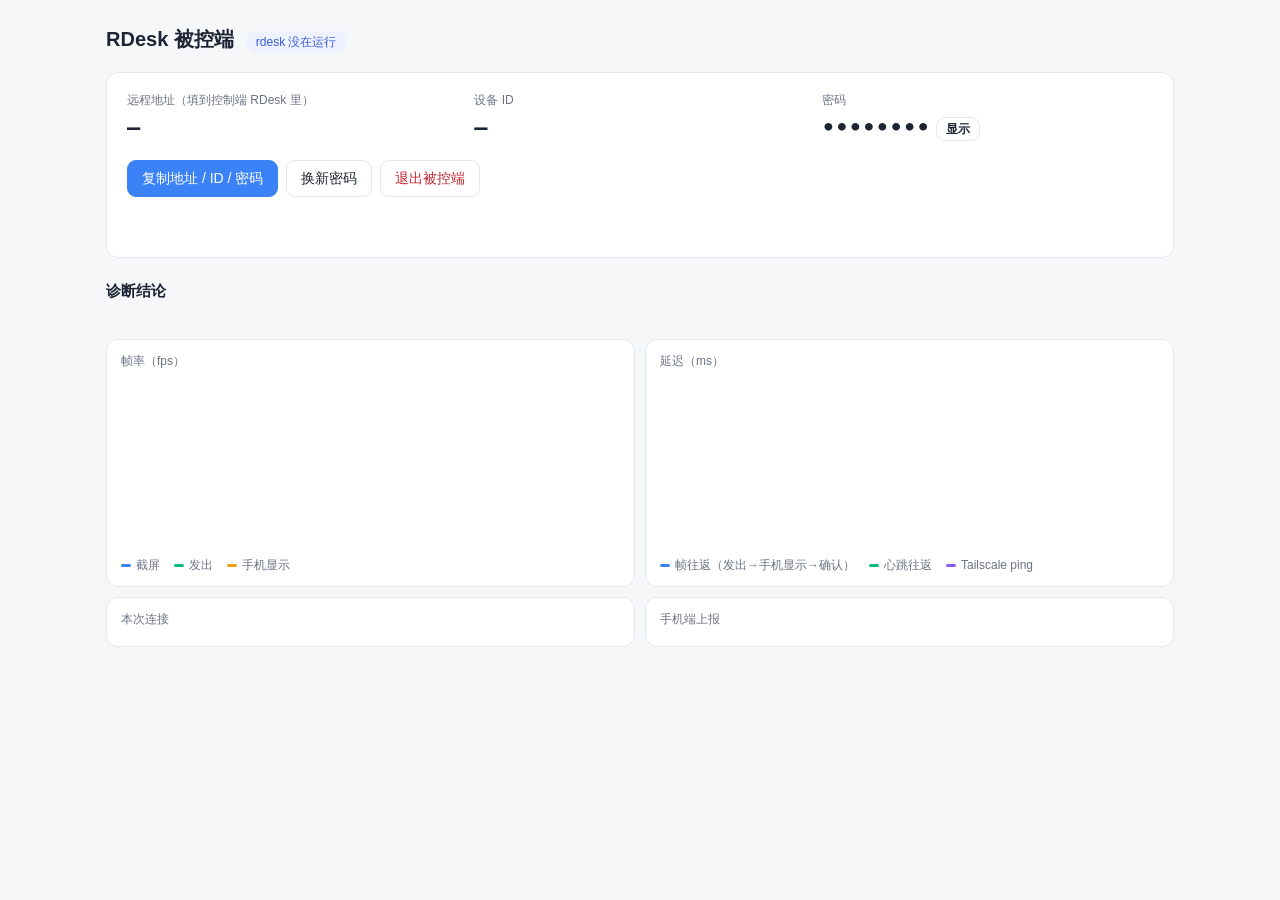
==== commit 64709130: "Host 0.2.16: control panel shows the address to enter in the app for Temporary Sharing; site: demo i" ====
--- a/diagui/index.html
+++ b/diagui/index.html
@@ -143,15 +143,13 @@
   m_tailscale: ["Tailscale 直连", "Direct via Tailscale", "Tailscale 直連", "Tailscale 直結", "Tailscale 직접 연결", "Directo por Tailscale", "Direct via Tailscale", "Direkt über Tailscale", "Direto pelo Tailscale", "Напрямую через Tailscale"],
   m_cloudflare: ["Cloudflare 隧道", "Cloudflare tunnel", "Cloudflare 通道", "Cloudflare トンネル", "Cloudflare 터널", "Túnel de Cloudflare", "Tunnel Cloudflare", "Cloudflare-Tunnel", "Túnel Cloudflare", "Туннель Cloudflare"],
   m_waiting: ["等待 Tailscale", "Waiting for Tailscale", "等待 Tailscale", "Tailscale 待ち", "Tailscale 대기 중", "Esperando a Tailscale", "En attente de Tailscale", "Warte auf Tailscale", "Aguardando o Tailscale", "Ожидание Tailscale"],
+  m_lan: ["局域网直连", "Local network", "區域網路直連", "ローカルネットワーク", "로컬 네트워크", "Red local", "Réseau local", "Lokales Netzwerk", "Rede local", "Локальная сеть"],
+  lanOk: ["✓ 同一 Wi-Fi 下的设备可以直接连接", "✓ Devices on the same Wi-Fi can connect directly", "✓ 同一 Wi-Fi 下的裝置可以直接連線", "✓ 同じ Wi-Fi のデバイスから直接接続できます", "✓ 같은 Wi-Fi의 기기에서 바로 연결할 수 있습니다", "✓ Los dispositivos en la misma Wi-Fi pueden conectarse directamente", "✓ Les appareils sur le même Wi-Fi peuvent se connecter directement", "✓ Geräte im selben WLAN können sich direkt verbinden", "✓ Dispositivos na mesma Wi-Fi podem conectar diretamente", "✓ Устройства в той же сети Wi-Fi могут подключаться напрямую"],
+  lanHint: ["不在同一网络时用下面的临时分享；也可以自行安装 Tailscale 组网（可选）", "On another network, use Temporary sharing below, or set up Tailscale yourself (optional)", "不在同一網路時用下面的臨時分享；也可以自行安裝 Tailscale 組網（可選）", "別のネットワークからは下の一時共有を使うか、Tailscale を設定してください（任意）", "다른 네트워크에서는 아래 임시 공유를 쓰거나 Tailscale을 직접 설정하세요 (선택)", "Desde otra red, usa Compartir temporalmente o configura Tailscale (opcional)", "Depuis un autre réseau, utilisez le partage temporaire ou configurez Tailscale (facultatif)", "Aus anderen Netzen: Temporär teilen nutzen oder Tailscale einrichten (optional)", "De outra rede, use o compartilhamento temporário ou configure o Tailscale (opcional)", "Из другой сети используйте временный доступ или настройте Tailscale (необязательно)"],
   m_local: ["本机测试", "Local test", "本機測試", "ローカルテスト", "로컬 테스트", "Prueba local", "Test local", "Lokaler Test", "Teste local", "Локальный тест"],
   m_relay: ["自建中继", "Self-hosted relay", "自建中繼", "セルフホスト中継", "자체 중계", "Relé propio", "Relais auto-hébergé", "Eigenes Relay", "Relé próprio", "Свой ретранслятор"],
   tsOk: ["✓ Tailscale 已连接（本机 {0}）", "✓ Tailscale connected (this computer {0})", "✓ Tailscale 已連線（本機 {0}）", "✓ Tailscale 接続済み（このコンピュータ {0}）", "✓ Tailscale 연결됨 (이 컴퓨터 {0})", "✓ Tailscale conectado (este equipo {0})", "✓ Tailscale connecté (cet ordinateur {0})", "✓ Tailscale verbunden (dieser Computer {0})", "✓ Tailscale conectado (este computador {0})", "✓ Tailscale подключён (этот компьютер {0})"],
   tsOkHint: ["控制端设备上也要打开 Tailscale 并登录同一个账号", "The viewer device also needs Tailscale open and signed in to the same account", "控制端裝置上也要開啟 Tailscale 並登入同一個帳號", "ビューア側の端末でも Tailscale を開き、同じアカウントでログインしてください", "뷰어 기기에서도 Tailscale을 켜고 같은 계정으로 로그인해야 합니다", "El dispositivo visor también necesita Tailscale abierto con la misma cuenta", "L’appareil de la visionneuse doit aussi avoir Tailscale ouvert avec le même compte", "Auch auf dem Viewer-Gerät muss Tailscale mit demselben Konto laufen", "O dispositivo visualizador também precisa do Tailscale aberto com a mesma conta", "На устройстве клиента тоже должен быть открыт Tailscale с той же учётной записью"],
-  tsOff: ["✗ Tailscale 已安装但没连接", "✗ Tailscale is installed but not connected", "✗ Tailscale 已安裝但未連線", "✗ Tailscale はインストール済みですが未接続です", "✗ Tailscale이 설치되었지만 연결되지 않음", "✗ Tailscale está instalado pero no conectado", "✗ Tailscale est installé mais pas connecté", "✗ Tailscale ist installiert, aber nicht verbunden", "✗ Tailscale instalado, mas desconectado", "✗ Tailscale установлен, но не подключён"],
-  tsOffHint: ["打开 Tailscale 并登录，连上后这里会自动继续", "Open Tailscale and sign in; this continues automatically once connected", "開啟 Tailscale 並登入，連上後這裡會自動繼續", "Tailscale を開いてログインすると自動で続行します", "Tailscale을 열고 로그인하면 자동으로 계속됩니다", "Abre Tailscale e inicia sesión; continuará solo al conectarse", "Ouvrez Tailscale et connectez-vous ; la suite est automatique", "Tailscale öffnen und anmelden; danach geht es automatisch weiter", "Abra o Tailscale e entre; continua sozinho ao conectar", "Откройте Tailscale и войдите — дальше всё продолжится автоматически"],
-  tsNone: ["✗ 没检测到 Tailscale", "✗ Tailscale not found", "✗ 沒偵測到 Tailscale", "✗ Tailscale が見つかりません", "✗ Tailscale를 찾을 수 없음", "✗ No se encuentra Tailscale", "✗ Tailscale introuvable", "✗ Tailscale nicht gefunden", "✗ Tailscale não encontrado", "✗ Tailscale не найден"],
-  tsDl: ["下载 Tailscale（免费）", "Download Tailscale (free)", "下載 Tailscale（免費）", "Tailscale をダウンロード（無料）", "Tailscale 다운로드 (무료)", "Descargar Tailscale (gratis)", "Télécharger Tailscale (gratuit)", "Tailscale laden (kostenlos)", "Baixar o Tailscale (grátis)", "Скачать Tailscale (бесплатно)"],
-  tsNoneHint: ["安装登录后自动继续；控制端设备上也装一个并登录同一账号", "Continues automatically after you sign in; install it on the viewer device too, with the same account", "安裝登入後自動繼續；控制端裝置上也裝一個並登入同一帳號", "ログインすると自動で続行します。ビューア側にも入れて同じアカウントでログインしてください", "로그인하면 자동으로 계속됩니다. 뷰어 기기에도 설치해 같은 계정으로 로그인하세요", "Continuará solo al iniciar sesión; instálalo también en el visor con la misma cuenta", "La suite est automatique après connexion ; installez-le aussi sur la visionneuse avec le même compte", "Geht nach der Anmeldung automatisch weiter; auch auf dem Viewer mit demselben Konto installieren", "Continua sozinho após entrar; instale também no visualizador com a mesma conta", "Продолжится после входа; установите его и на клиент с той же учётной записью"],
   copyText: ["地址：{0}\n设备 ID：{1}\n密码：{2}", "Address: {0}\nDevice ID: {1}\nPassword: {2}", "位址：{0}\n裝置 ID：{1}\n密碼：{2}", "アドレス: {0}\nデバイス ID: {1}\nパスワード: {2}", "주소: {0}\n기기 ID: {1}\n비밀번호: {2}", "Dirección: {0}\nID: {1}\nContraseña: {2}", "Adresse : {0}\nID : {1}\nMot de passe : {2}", "Adresse: {0}\nGeräte-ID: {1}\nPasswort: {2}", "Endereço: {0}\nID: {1}\nSenha: {2}", "Адрес: {0}\nID: {1}\nПароль: {2}"],
   confirmNew: ["换新密码后，正在连接的控制端会断开，需要用新密码重新连接。继续？", "A connected viewer will be disconnected and must reconnect with the new password. Continue?", "換新密碼後，正在連線的控制端會中斷，需要用新密碼重新連線。繼續？", "接続中のビューアは切断され、新しいパスワードで接続し直す必要があります。続けますか？", "연결된 뷰어가 끊기며 새 비밀번호로 다시 연결해야 합니다. 계속할까요?", "El visor conectado se desconectará y tendrá que usar la nueva contraseña. ¿Continuar?", "La visionneuse connectée sera déconnectée et devra utiliser le nouveau mot de passe. Continuer ?", "Ein verbundener Viewer wird getrennt und braucht das neue Passwort. Fortfahren?", "O visualizador conectado será desconectado e precisará da nova senha. Continuar?", "Подключённый клиент будет отключён и должен войти с новым паролем. Продолжить?"],
   confirmQuit: ["退出后控制端将无法连接这台电脑，直到再次打开 RDesk Host。确定退出？", "After quitting, nobody can connect to this computer until you open RDesk Host again. Quit?", "結束後控制端將無法連線這台電腦，直到再次開啟 RDesk Host。確定結束？", "終了すると、RDesk Host を再び開くまでこのコンピュータに接続できません。終了しますか？", "종료하면 RDesk Host를 다시 열 때까지 이 컴퓨터에 연결할 수 없습니다. 종료할까요?", "Al salir, nadie podrá conectarse a este equipo hasta que abras RDesk Host de nuevo. ¿Salir?", "Après avoir quitté, personne ne pourra se connecter à cet ordinateur avant de rouvrir RDesk Host. Quitter ?", "Danach kann sich niemand verbinden, bis RDesk Host wieder geöffnet wird. Beenden?", "Depois de sair, ninguém poderá conectar a este computador até abrir o RDesk Host de novo. Sair?", "После выхода к этому компьютеру нельзя будет подключиться, пока RDesk Host не будет снова открыт. Выйти?"],
@@ -164,6 +162,7 @@
   webPending: ["正在申请证书…", "Getting a certificate…", "正在申請憑證…", "証明書を取得中…", "인증서 받는 중…", "Obteniendo el certificado…", "Obtention du certificat…", "Zertifikat wird geholt…", "Obtendo o certificado…", "Получение сертификата…"],
   webErr: ["证书申请失败：{0}", "Certificate failed: {0}", "憑證申請失敗：{0}", "証明書の取得に失敗: {0}", "인증서 실패: {0}", "Error del certificado: {0}", "Échec du certificat : {0}", "Zertifikat fehlgeschlagen: {0}", "Falha no certificado: {0}", "Ошибка сертификата: {0}"],
   copyLink: ["复制链接", "Copy Link", "拷貝連結", "リンクをコピー", "링크 복사", "Copiar enlace", "Copier le lien", "Link kopieren", "Copiar link", "Копировать ссылку"],
+  autostart: ["登录时自动启动", "Open at login", "登入時自動啟動", "ログイン時に起動", "로그인 시 자동 실행", "Abrir al iniciar sesión", "Ouvrir à la connexion", "Beim Anmelden öffnen", "Abrir ao iniciar sessão", "Открывать при входе"],
   autoUpdate: ["自动更新", "Automatic updates", "自動更新", "自動アップデート", "자동 업데이트", "Actualizaciones automáticas", "Mises à jour automatiques", "Automatische Updates", "Atualizações automáticas", "Автообновление"],
   checkUpdate: ["检查更新", "Check for Updates", "檢查更新", "アップデートを確認", "업데이트 확인", "Buscar actualizaciones", "Rechercher des mises à jour", "Nach Updates suchen", "Procurar atualizações", "Проверить обновления"],
   updateNow: ["立即更新", "Update Now", "立即更新", "今すぐアップデート", "지금 업데이트", "Actualizar ahora", "Mettre à jour", "Jetzt aktualisieren", "Atualizar agora", "Обновить сейчас"],
@@ -180,6 +179,7 @@
   shareBtn: ["开始临时分享（1 小时）", "Share for 1 Hour", "開始臨時分享（1 小時）", "1 時間共有する", "1시간 공유 시작", "Compartir 1 hora", "Partager 1 heure", "1 Stunde teilen", "Compartilhar por 1 hora", "Открыть доступ на 1 час"],
   shareBusy: ["正在准备…（第一次要下载约 40 MB 的 cloudflared）", "Getting ready… (the first time downloads cloudflared, about 40 MB)", "正在準備…（第一次要下載約 40 MB 的 cloudflared）", "準備中…（初回は cloudflared 約 40 MB をダウンロード）", "준비 중… (처음에는 cloudflared 약 40MB 다운로드)", "Preparando… (la primera vez descarga cloudflared, unos 40 MB)", "Préparation… (la première fois, téléchargement de cloudflared, ~40 Mo)", "Wird vorbereitet… (beim ersten Mal wird cloudflared geladen, ca. 40 MB)", "Preparando… (na primeira vez baixa o cloudflared, cerca de 40 MB)", "Подготовка… (в первый раз загружается cloudflared, ~40 МБ)"],
   shareOn: ["分享中，还剩 {0} 分钟。把链接和密码发给对方：", "Sharing, {0} min left. Send the link and the password:", "分享中，還剩 {0} 分鐘。把連結和密碼傳給對方：", "共有中（残り {0} 分）。リンクとパスワードを送ってください:", "공유 중, {0}분 남음. 링크와 비밀번호를 보내세요:", "Compartiendo, quedan {0} min. Envía el enlace y la contraseña:", "Partage en cours, {0} min restantes. Envoyez le lien et le mot de passe :", "Teilen aktiv, noch {0} Min. Link und Passwort senden:", "Compartilhando, faltam {0} min. Envie o link e a senha:", "Доступ открыт, осталось {0} мин. Отправьте ссылку и пароль:"],
+  shareApp: ["在 App 里连接时，地址填：{0}", "In the app, enter this address: {0}", "在 App 裡連線時，位址填：{0}", "アプリで接続する場合のアドレス: {0}", "앱에서 연결할 때 주소: {0}", "En la app, introduce esta dirección: {0}", "Dans l’app, saisissez cette adresse : {0}", "In der App diese Adresse eingeben: {0}", "No app, digite este endereço: {0}", "В приложении введите адрес: {0}"],
   shareStop: ["停止分享", "Stop Sharing", "停止分享", "共有を停止", "공유 중지", "Dejar de compartir", "Arrêter le partage", "Teilen beenden", "Parar de compartilhar", "Прекратить доступ"],
   shareFail: ["分享失败：{0}", "Sharing failed: {0}", "分享失敗：{0}", "共有に失敗: {0}", "공유 실패: {0}", "Error al compartir: {0}", "Échec du partage : {0}", "Teilen fehlgeschlagen: {0}", "Falha ao compartilhar: {0}", "Ошибка: {0}"],
   shareConfirm: ["会生成一个公网链接：对方用浏览器打开、输入密码就能控制这台电脑。只发给你信任的人。继续？", "This creates a public link that lets anyone with the password control this computer. Only send it to people you trust. Continue?", "會產生一個公開連結：對方用瀏覽器開啟、輸入密碼就能控制這台電腦。只傳給你信任的人。繼續？", "パスワードを知っていれば誰でもこのコンピュータを操作できる公開リンクを作成します。信頼できる相手にだけ送ってください。続けますか？", "비밀번호만 있으면 누구나 이 컴퓨터를 제어할 수 있는 공개 링크를 만듭니다. 믿을 수 있는 사람에게만 보내세요. 계속할까요?", "Se creará un enlace público con el que cualquiera que tenga la contraseña podrá controlar este equipo. Envíalo solo a personas de confianza. ¿Continuar?", "Un lien public permettra à toute personne ayant le mot de passe de contrôler cet ordinateur. Ne l’envoyez qu’à des personnes de confiance. Continuer ?", "Es wird ein öffentlicher Link erstellt, mit dem jeder mit dem Passwort diesen Computer steuern kann. Nur an Vertrauenswürdige senden. Fortfahren?", "Será criado um link público que permite a quem tiver a senha controlar este computador. Envie só para quem você confia. Continuar?", "Будет создана публичная ссылка: любой, кто знает пароль, сможет управлять компьютером. Отправляйте только тем, кому доверяете. Продолжить?"],
@@ -277,9 +277,9 @@
     `<span class="muted">${TR["m_" + info.mode] ? t("m_" + info.mode) : info.mode} · v${info.version}</span>`;
   renderTS();
   renderWeb(info.web || {});
-  renderUpd(info.update || {});
-}
-function renderUpd(u) {
+  renderUpd(info.update || {}, info.autostart || {});
+}
+function renderUpd(u, as) {
   let st = "";
   if (u.state === "checking") st = `<span class="muted">${t("upChecking")}</span>`;
   else if (u.state === "latest") st = `<span class="perm-ok">✓ ${t("upLatest")}</span>`;
@@ -290,11 +290,13 @@
   let btn = "";
   if (u.state === "available" && !u.can) btn = `<a href="${col === 0 || col === 2 ? "https://rdeskapp.com/#download" : "https://rdeskapp.com/en/#download"}" target="_blank" rel="noopener">${t("upManual")}</a>`;
   else if (u.state !== "checking" && u.state !== "downloading") btn = `<button class="btn small" id="updCheck">${u.state === "waiting" || u.state === "available" ? t("updateNow") : t("checkUpdate")}</button>`;
-  const h = `<label><input type="checkbox" id="updAuto"${u.auto ? " checked" : ""}> ${t("autoUpdate")}</label>${st}${btn}`;
+  const login = as.can ? `<label><input type="checkbox" id="autostart"${as.on ? " checked" : ""}> ${t("autostart")}</label>` : "";
+  const h = `${login}<label><input type="checkbox" id="updAuto"${u.auto ? " checked" : ""}> ${t("autoUpdate")}</label>${st}${btn}`;
   const el = $("upd");
   if (el.dataset.h !== h) { el.innerHTML = h; el.dataset.h = h; }
 }
 document.addEventListener("change", async (e) => {
+  if (e.target.id === "autostart") { await fetch("api/autostart?on=" + (e.target.checked ? 1 : 0), { method: "POST", headers: H }); loadInfo(); }
   if (e.target.id === "updAuto") { await fetch("api/update?auto=" + (e.target.checked ? 1 : 0), { method: "POST", headers: H }); loadInfo(); }
 });
 const esc = (s) => String(s).replace(/[&<>"]/g, (c) => ({ "&": "&amp;", "<": "&lt;", ">": "&gt;", '"': "&quot;" })[c]);
@@ -318,7 +320,7 @@
     let h = `<b>${t("shareTitle")}</b>`;
     if (w.share) {
       const mins = Math.max(1, Math.ceil((w.shareUntil - Date.now()) / 60000));
-      h += `<div>${t("shareOn", mins)}</div><div class="link">${esc(w.share)}</div><button class="btn" data-copy="${esc(w.share)}">${t("copyLink")}</button><button class="btn danger" id="shareStop">${t("shareStop")}</button>`;
+      h += `<div>${t("shareOn", mins)}</div><div class="link">${esc(w.share)}</div><div class="muted">${t("shareApp", esc(w.shareAddr || ""))}</div><button class="btn" data-copy="${esc(w.share)}">${t("copyLink")}</button><button class="btn danger" id="shareStop">${t("shareStop")}</button>`;
     } else if (w.shareBusy) h += `<div class="muted">${t("shareBusy")}</div>`;
     else {
       h += `<div>${t("shareIdle")}</div>`;
@@ -344,10 +346,8 @@
 function renderTS() {
   if (!info) return;
   let h;
-  const dl = "https://tailscale.com/download/" + (info.os === "windows" ? "windows" : "mac");
   if (info.tsIP) h = `<span class="perm-ok">${t("tsOk", info.tsIP)}</span><span class="muted">${t("tsOkHint")}</span>`;
-  else if (info.tsInstalled) h = `<span class="perm-bad">${t("tsOff")}</span><span>${t("tsOffHint")}</span>`;
-  else h = `<span class="perm-bad">${t("tsNone")}</span><a href="${dl}" target="_blank" rel="noopener">${t("tsDl")}</a><span class="muted">${t("tsNoneHint")}</span>`;
+  else h = `<span class="perm-ok">${t("lanOk")}</span><span class="muted">${t("lanHint")}</span>`;
   $("ts").innerHTML = h;
 }
 $("showpw").onclick = () => { showPw = !showPw; $("showpw").textContent = showPw ? t("hide") : t("show"); loadInfo(); };
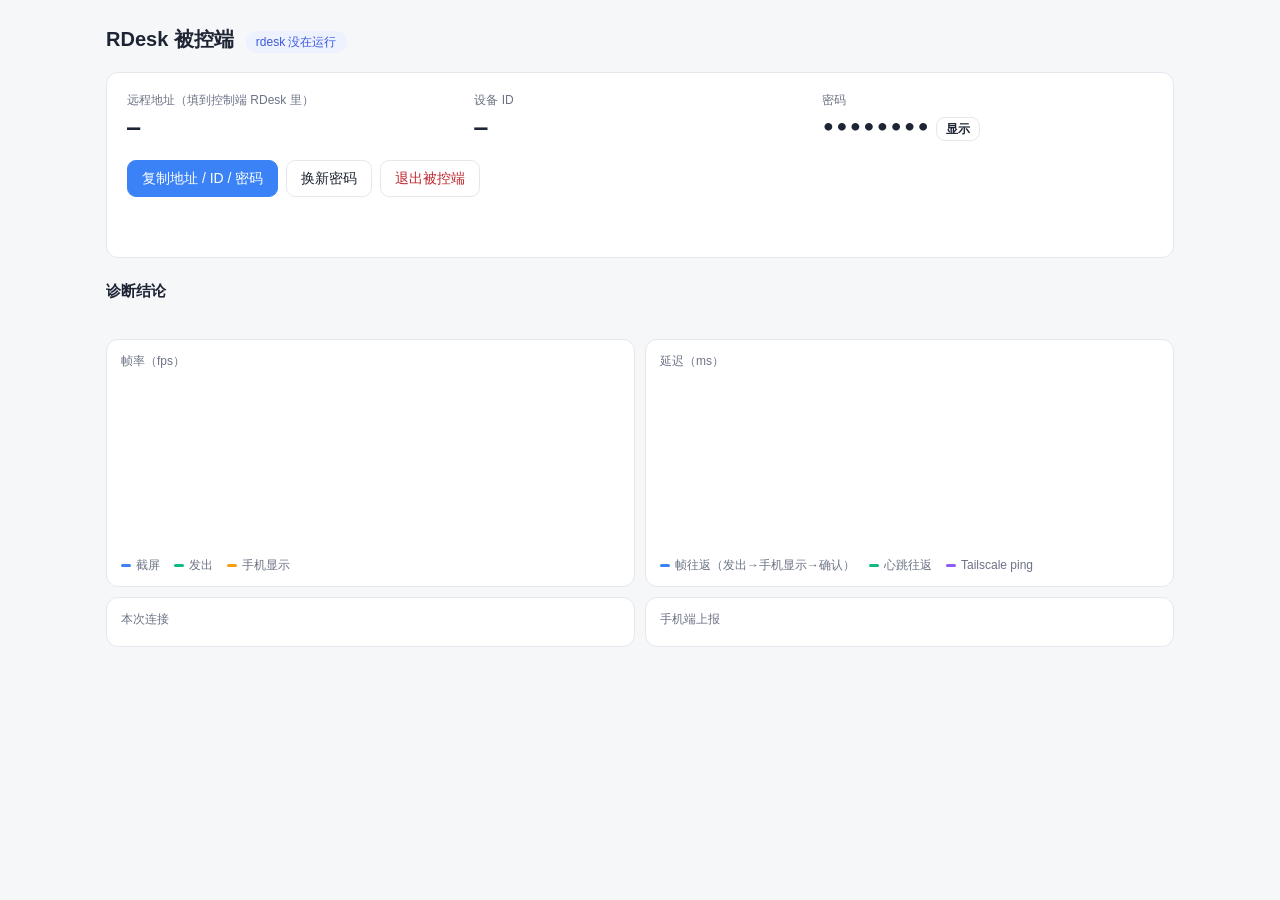
==== commit 357fde3f: "Host 0.2.17: self-hosted relay in the control panel (address + registration key, restart to apply); " ====
--- a/diagui/index.html
+++ b/diagui/index.html
@@ -61,6 +61,9 @@
   .webrow b { display: block; font-size: 14px; margin-bottom: 4px; }
   .webrow .link { font-family: ui-monospace, "SF Mono", Menlo, monospace; word-break: break-all; color: var(--info); margin: 6px 0; }
   .webrow .btn { display: inline-block; margin: 8px 6px 0 0; text-decoration: none; }
+  .webrow summary { cursor: pointer; }
+  .webrow summary b { display: inline; }
+  .webrow input[type=text] { display: block; width: 100%; max-width: 420px; box-sizing: border-box; margin-top: 8px; padding: 8px 10px; border-radius: 8px; border: 1px solid var(--line); background: transparent; color: inherit; font: inherit; }
   .two { display: grid; grid-template-columns: repeat(auto-fit, minmax(320px, 1fr)); gap: 10px; }
 </style>
 </head>
@@ -89,6 +92,7 @@
     <div class="perms" id="upd"></div>
     <div class="webrow" id="web" hidden></div>
     <div class="webrow" id="share" hidden></div>
+    <div class="webrow" id="relay" hidden></div>
   </section>
 
   <div id="diagArea">
@@ -174,6 +178,17 @@
   upFail: ["更新失败：{0}", "Update failed: {0}", "更新失敗：{0}", "アップデートに失敗: {0}", "업데이트 실패: {0}", "Error al actualizar: {0}", "Échec de la mise à jour : {0}", "Update fehlgeschlagen: {0}", "Falha na atualização: {0}", "Ошибка обновления: {0}"],
   upManual: ["去官网下载", "Download", "前往官網下載", "ダウンロード", "다운로드", "Descargar", "Télécharger", "Herunterladen", "Baixar", "Скачать"],
   kick: ["断开控制端", "Disconnect Viewer", "中斷控制端", "ビューアを切断", "뷰어 연결 끊기", "Desconectar visor", "Déconnecter", "Viewer trennen", "Desconectar visualizador", "Отключить клиента"],
+  relayTitle: ["自己的中继服务器（可选）", "Your own relay server (optional)", "自己的中繼伺服器（選用）", "独自の中継サーバー（任意）", "내 중계 서버 (선택)", "Tu propio servidor de retransmisión (opcional)", "Votre propre serveur relais (facultatif)", "Eigener Relay-Server (optional)", "Seu próprio servidor de retransmissão (opcional)", "Свой сервер-ретранслятор (необязательно)"],
+  relayHint: ["填上你自己部署的服务器，这台电脑就能在任何网络下被连接，不用 Tailscale。控制端的地址填这个服务器的网址。", "Enter a server you run yourself and this computer can be reached from any network, without Tailscale. In the app, use this server's address.", "填上你自己部署的伺服器，這台電腦就能在任何網路下被連線，不用 Tailscale。控制端的位址填這個伺服器的網址。", "自分で用意したサーバーを入力すると、Tailscale なしでどのネットワークからでも接続できます。アプリにはこのサーバーのアドレスを入力します。", "직접 운영하는 서버를 입력하면 Tailscale 없이 어떤 네트워크에서도 이 컴퓨터에 연결할 수 있습니다. 앱에는 이 서버 주소를 입력하세요.", "Introduce un servidor propio y este equipo será accesible desde cualquier red, sin Tailscale. En la app, usa la dirección de este servidor.", "Indiquez un serveur que vous gérez et cet ordinateur sera joignable depuis n’importe quel réseau, sans Tailscale. Dans l’app, utilisez l’adresse de ce serveur.", "Mit einem eigenen Server ist dieser Computer aus jedem Netz erreichbar, ohne Tailscale. In der App die Adresse dieses Servers eingeben.", "Informe um servidor seu e este computador poderá ser acessado de qualquer rede, sem Tailscale. No app, use o endereço desse servidor.", "Укажите свой сервер — и компьютер будет доступен из любой сети без Tailscale. В приложении введите адрес этого сервера."],
+  relayUrlPh: ["服务器网址，例如 https://relay.example.com", "Server address, e.g. https://relay.example.com", "伺服器網址，例如 https://relay.example.com", "サーバーのアドレス（例: https://relay.example.com）", "서버 주소 (예: https://relay.example.com)", "Dirección del servidor, p. ej. https://relay.example.com", "Adresse du serveur, ex. https://relay.example.com", "Serveradresse, z. B. https://relay.example.com", "Endereço do servidor, ex.: https://relay.example.com", "Адрес сервера, например https://relay.example.com"],
+  relayKeyPh: ["注册密钥（安装服务器时显示的那串）", "Registration key (shown when you installed the server)", "註冊金鑰（安裝伺服器時顯示的那串）", "登録キー（サーバーのインストール時に表示）", "등록 키 (서버 설치 시 표시됨)", "Clave de registro (se muestra al instalar el servidor)", "Clé d’enregistrement (affichée à l’installation du serveur)", "Registrierungsschlüssel (bei der Serverinstallation angezeigt)", "Chave de registro (exibida ao instalar o servidor)", "Ключ регистрации (показан при установке сервера)"],
+  relaySave: ["保存并重启", "Save and restart", "儲存並重新啟動", "保存して再起動", "저장 후 다시 시작", "Guardar y reiniciar", "Enregistrer et redémarrer", "Speichern und neu starten", "Salvar e reiniciar", "Сохранить и перезапустить"],
+  relayClear: ["改回自动连接", "Switch back to automatic", "改回自動連線", "自動接続に戻す", "자동 연결로 되돌리기", "Volver a automático", "Revenir au mode automatique", "Zurück zu automatisch", "Voltar ao automático", "Вернуть автоматический режим"],
+  relayDocs: ["怎么部署服务器？", "How do I set up a server?", "怎麼部署伺服器？", "サーバーの設定方法", "서버 설정 방법", "¿Cómo instalo un servidor?", "Comment installer un serveur ?", "Wie richte ich einen Server ein?", "Como configuro um servidor?", "Как настроить сервер?"],
+  relayOn: ["正在使用：{0}", "In use: {0}", "正在使用：{0}", "使用中: {0}", "사용 중: {0}", "En uso: {0}", "Utilisé : {0}", "Aktiv: {0}", "Em uso: {0}", "Используется: {0}"],
+  relayBad: ["网址要以 https:// 或 http:// 开头", "The address must start with https:// or http://", "網址要以 https:// 或 http:// 開頭", "アドレスは https:// または http:// で始めてください", "주소는 https:// 또는 http://로 시작해야 합니다", "La dirección debe empezar por https:// o http://", "L’adresse doit commencer par https:// ou http://", "Die Adresse muss mit https:// oder http:// beginnen", "O endereço deve começar com https:// ou http://", "Адрес должен начинаться с https:// или http://"],
+  relayRestarting: ["正在重启…几秒后刷新本页", "Restarting… refresh this page in a few seconds", "正在重新啟動…幾秒後重新整理本頁", "再起動中…数秒後にこのページを再読み込みしてください", "다시 시작 중… 몇 초 후 이 페이지를 새로 고치세요", "Reiniciando… actualiza esta página en unos segundos", "Redémarrage… actualisez cette page dans quelques secondes", "Neustart… diese Seite in einigen Sekunden neu laden", "Reiniciando… atualize esta página em alguns segundos", "Перезапуск… обновите страницу через несколько секунд"],
+  relayManual: ["已保存，退出并重新打开 RDesk Host 后生效", "Saved. Quit and reopen RDesk Host to apply", "已儲存，結束並重新開啟 RDesk Host 後生效", "保存しました。RDesk Host を終了して開き直すと反映されます", "저장했습니다. RDesk Host를 종료 후 다시 열면 적용됩니다", "Guardado. Cierra y vuelve a abrir RDesk Host para aplicarlo", "Enregistré. Quittez et rouvrez RDesk Host pour appliquer", "Gespeichert. RDesk Host beenden und neu öffnen", "Salvo. Feche e abra o RDesk Host de novo para aplicar", "Сохранено. Закройте и снова откройте RDesk Host"],
   shareTitle: ["临时分享", "Temporary sharing", "臨時分享", "一時共有", "임시 공유", "Compartir temporalmente", "Partage temporaire", "Temporär teilen", "Compartilhamento temporário", "Временный доступ"],
   shareIdle: ["生成一个公网链接：对方用浏览器打开、输入密码就能控制这台电脑，不用装任何软件。1 小时后自动关闭。", "Creates a public link: open it in any browser and enter the password to control this computer, with nothing to install. Closes after 1 hour.", "產生一個公開連結：對方用瀏覽器開啟、輸入密碼就能控制這台電腦，不用安裝任何軟體。1 小時後自動關閉。", "公開リンクを作成します。ブラウザで開いてパスワードを入力すれば、何もインストールせずに操作できます。1 時間後に自動終了。", "공개 링크를 만듭니다. 브라우저로 열고 비밀번호를 입력하면 설치 없이 제어할 수 있습니다. 1시간 후 자동 종료.", "Crea un enlace público: ábrelo en cualquier navegador e introduce la contraseña para controlar este equipo sin instalar nada. Se cierra tras 1 hora.", "Crée un lien public : ouvrez-le dans un navigateur et saisissez le mot de passe pour contrôler cet ordinateur sans rien installer. Fermeture au bout d’1 heure.", "Erstellt einen öffentlichen Link: im Browser öffnen, Passwort eingeben, ohne Installation steuern. Endet nach 1 Stunde.", "Cria um link público: abra no navegador e digite a senha para controlar este computador sem instalar nada. Fecha após 1 hora.", "Создаёт публичную ссылку: откройте её в браузере и введите пароль — без установки программ. Закроется через 1 час."],
   shareBtn: ["开始临时分享（1 小时）", "Share for 1 Hour", "開始臨時分享（1 小時）", "1 時間共有する", "1시간 공유 시작", "Compartir 1 hora", "Partager 1 heure", "1 Stunde teilen", "Compartilhar por 1 hora", "Открыть доступ на 1 час"],
@@ -278,6 +293,29 @@
   renderTS();
   renderWeb(info.web || {});
   renderUpd(info.update || {}, info.autostart || {});
+  renderRelay();
+}
+// 自建中继：只在设置变了时重画，免得每 3 秒刷新把正在输入的内容冲掉
+function renderRelay() {
+  const el = $("relay");
+  el.hidden = false;
+  const docs = col === 0 || col === 2 ? "https://rdeskapp.com/self-host/" : "https://rdeskapp.com/en/self-host/";
+  const h = `<details${info.relay ? " open" : ""}><summary><b>${t("relayTitle")}</b></summary>` +
+    `<div class="muted">${t("relayHint")}</div>` +
+    (info.relay ? `<div class="perm-ok">${t("relayOn", esc(info.relay))}</div>` : "") +
+    `<input type="text" id="relayUrl" placeholder="${esc(t("relayUrlPh"))}" value="${esc(info.relay || "")}" autocomplete="off" spellcheck="false">` +
+    `<input type="text" id="relayKey" placeholder="${esc(t("relayKeyPh"))}" autocomplete="off" spellcheck="false">` +
+    `<button class="btn" id="relaySave">${t("relaySave")}</button>` +
+    (info.relay ? `<button class="btn" id="relayClear">${t("relayClear")}</button>` : "") +
+    ` <a href="${docs}" target="_blank" rel="noopener">${t("relayDocs")}</a><div class="muted" id="relayMsg"></div></details>`;
+  if (el.dataset.h !== h) { el.innerHTML = h; el.dataset.h = h; }
+}
+async function saveRelay(url, key) {
+  if (url && !/^https?:\/\//.test(url)) { $("relayMsg").textContent = t("relayBad"); return; }
+  const r = await fetch("api/relay", { method: "POST", headers: { ...H, "Content-Type": "application/json" }, body: JSON.stringify({ URL: url, Key: key }) });
+  if (!r.ok) { $("relayMsg").textContent = t("relayBad"); return; }
+  $("relayMsg").textContent = info.canRestart ? t("relayRestarting") : t("relayManual");
+  if (info.canRestart) setTimeout(() => location.reload(), 5000);
 }
 function renderUpd(u, as) {
   let st = "";
@@ -342,6 +380,8 @@
   }
   if (b.id === "updCheck") { await fetch("api/update?check=1", { method: "POST", headers: H }); setTimeout(loadInfo, 500); return; }
   if (b.id === "shareStop") { await fetch("api/share?on=0", { method: "POST", headers: H }); loadInfo(); }
+  if (b.id === "relaySave") return saveRelay($("relayUrl").value.trim(), $("relayKey").value.trim());
+  if (b.id === "relayClear") return saveRelay("", "");
 });
 function renderTS() {
   if (!info) return;
